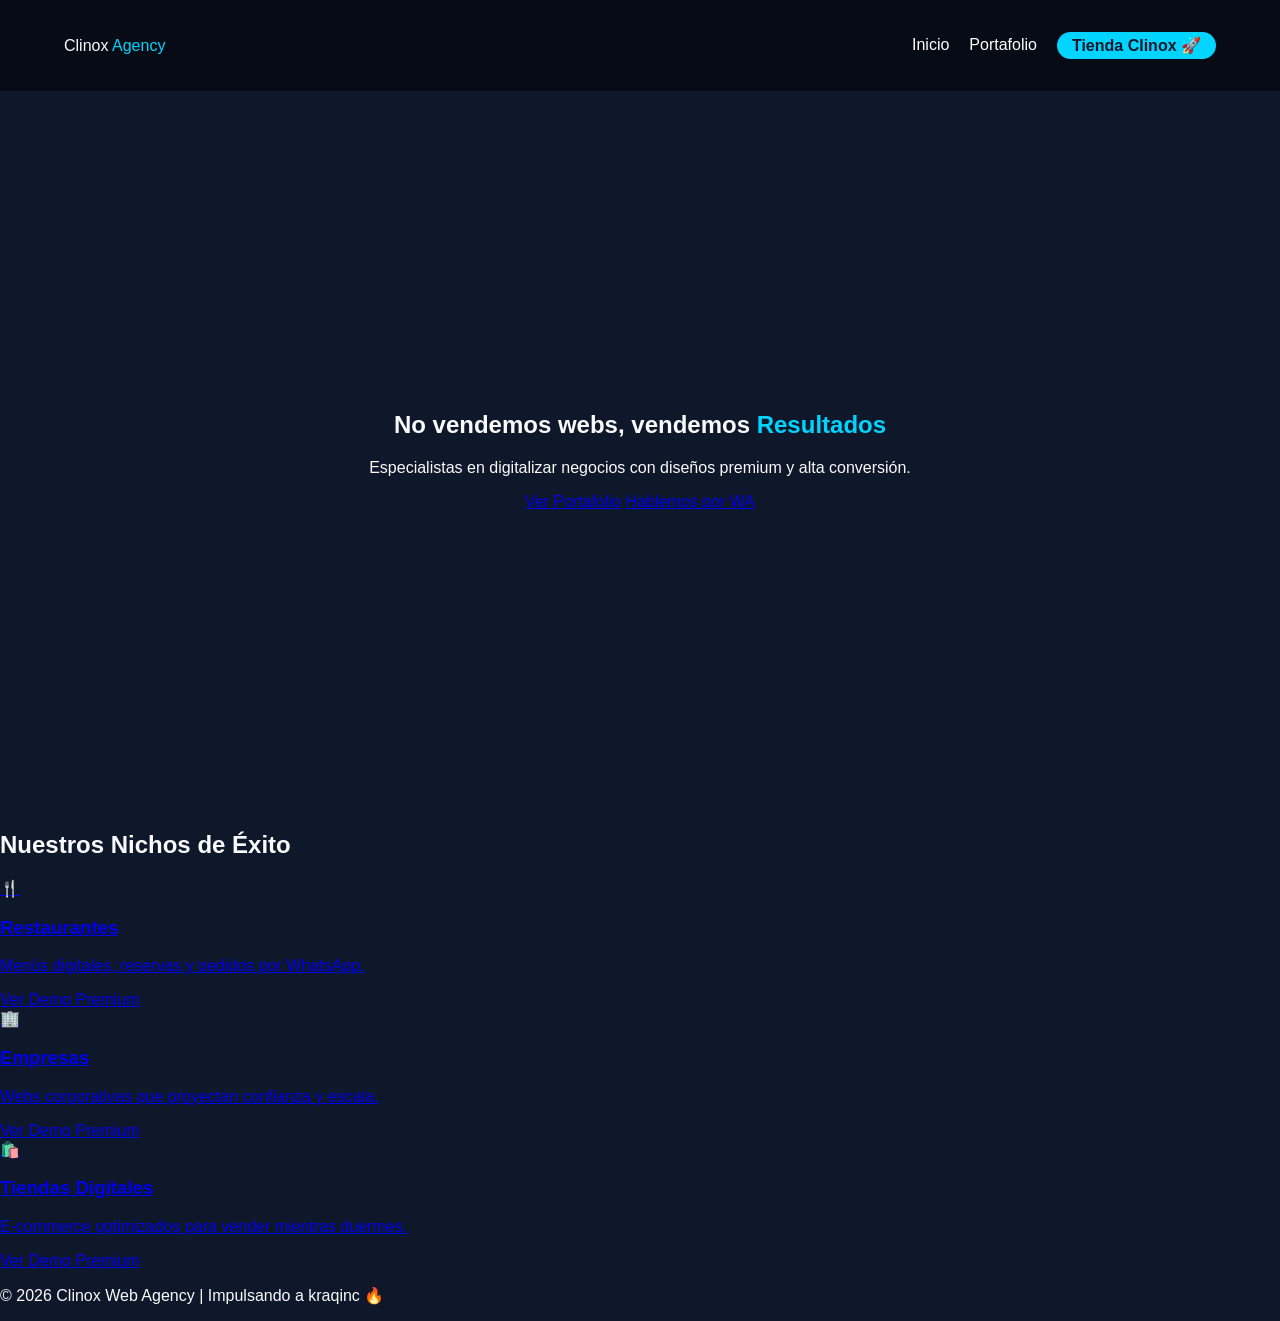
==== index.html @ e78fb665 "Upgrade to PRO design: index.html" ====
<!DOCTYPE html>
<html lang="es">
<head>
    <meta charset="UTF-8">
    <meta name="viewport" content="width=device-width, initial-scale=1.0">
    <title>Clinox Web Agency | El Futuro de tu Negocio</title>
    <link rel="stylesheet" href="index.css">
    <link rel="stylesheet" href="https://cdnjs.cloudflare.com/ajax/libs/font-awesome/6.0.0/css/all.min.css">
</head>
<body>
    <header>
        <nav>
            <div class="logo">Clinox <span>Agency</span></div>
            <ul class="nav-links">
                <li><a href="index.html">Inicio</a></li>
                <li><a href="#portfolio">Portafolio</a></li>
                <li><a href="https://clinox.netlify.app" class="btn-clinox" target="_blank">Tienda Clinox 🚀</a></li>
            </ul>
        </nav>
    </header>

    <section class="hero">
        <div class="hero-content">
            <h1>No vendemos webs, vendemos <span>Resultados</span></h1>
            <p>Especialistas en digitalizar negocios con diseños premium y alta conversión.</p>
            <div class="hero-btns">
                <a href="#portfolio" class="btn-primary">Ver Portafolio</a>
                <a href="https://wa.me/573011960457" class="btn-secondary">Hablemos por WA</a>
            </div>
        </div>
    </section>

    <section id="portfolio" class="portfolio">
        <h2>Nuestros Nichos de Éxito</h2>
        <div class="portfolio-grid">
            <a href="restaurante.html" class="portfolio-item">
                <div class="icon">🍴</div>
                <h3>Restaurantes</h3>
                <p>Menús digitales, reservas y pedidos por WhatsApp.</p>
                <span class="view-demo">Ver Demo Premium</span>
            </a>
            <a href="empresa.html" class="portfolio-item">
                <div class="icon">🏢</div>
                <h3>Empresas</h3>
                <p>Webs corporativas que proyectan confianza y escala.</p>
                <span class="view-demo">Ver Demo Premium</span>
            </a>
            <a href="tienda.html" class="portfolio-item">
                <div class="icon">🛍️</div>
                <h3>Tiendas Digitales</h3>
                <p>E-commerce optimizados para vender mientras duermes.</p>
                <span class="view-demo">Ver Demo Premium</span>
            </a>
        </div>
    </section>

    <footer>
        <p>&copy; 2026 Clinox Web Agency | Impulsando a kraqinc 🔥</p>
    </footer>
    <script src="index.js"></script>
</body>
</html>
---- index.css ----
:root { --primary: #00d4ff; --dark: #0f172a; --light: #f8fafc; }
body { background: var(--dark); color: var(--light); font-family: sans-serif; margin: 0; }
header { padding: 20px 5%; display: flex; justify-content: center; background: rgba(0,0,0,0.5); }
nav { width: 100%; display: flex; justify-content: space-between; align-items: center; }
.logo span { color: var(--primary); }
.nav-links { display: flex; list-style: none; gap: 20px; }
.nav-links a { color: white; text-decoration: none; }
.btn-clinox { background: var(--primary); color: var(--dark) !important; padding: 5px 15px; border-radius: 20px; font-weight: bold; }
.hero { height: 80vh; display: flex; flex-direction: column; align-items: center; justify-content: center; text-align: center; }
.hero h1 span { color: var(--primary); }
.hero-links { display: flex; gap: 20px; margin-top: 40px; }
.card { background: #1e293b; padding: 30px; border-radius: 15px; text-decoration: none; color: white; transition: 0.3s; border: 1px solid transparent; }
.card:hover { border-color: var(--primary); transform: translateY(-5px); }
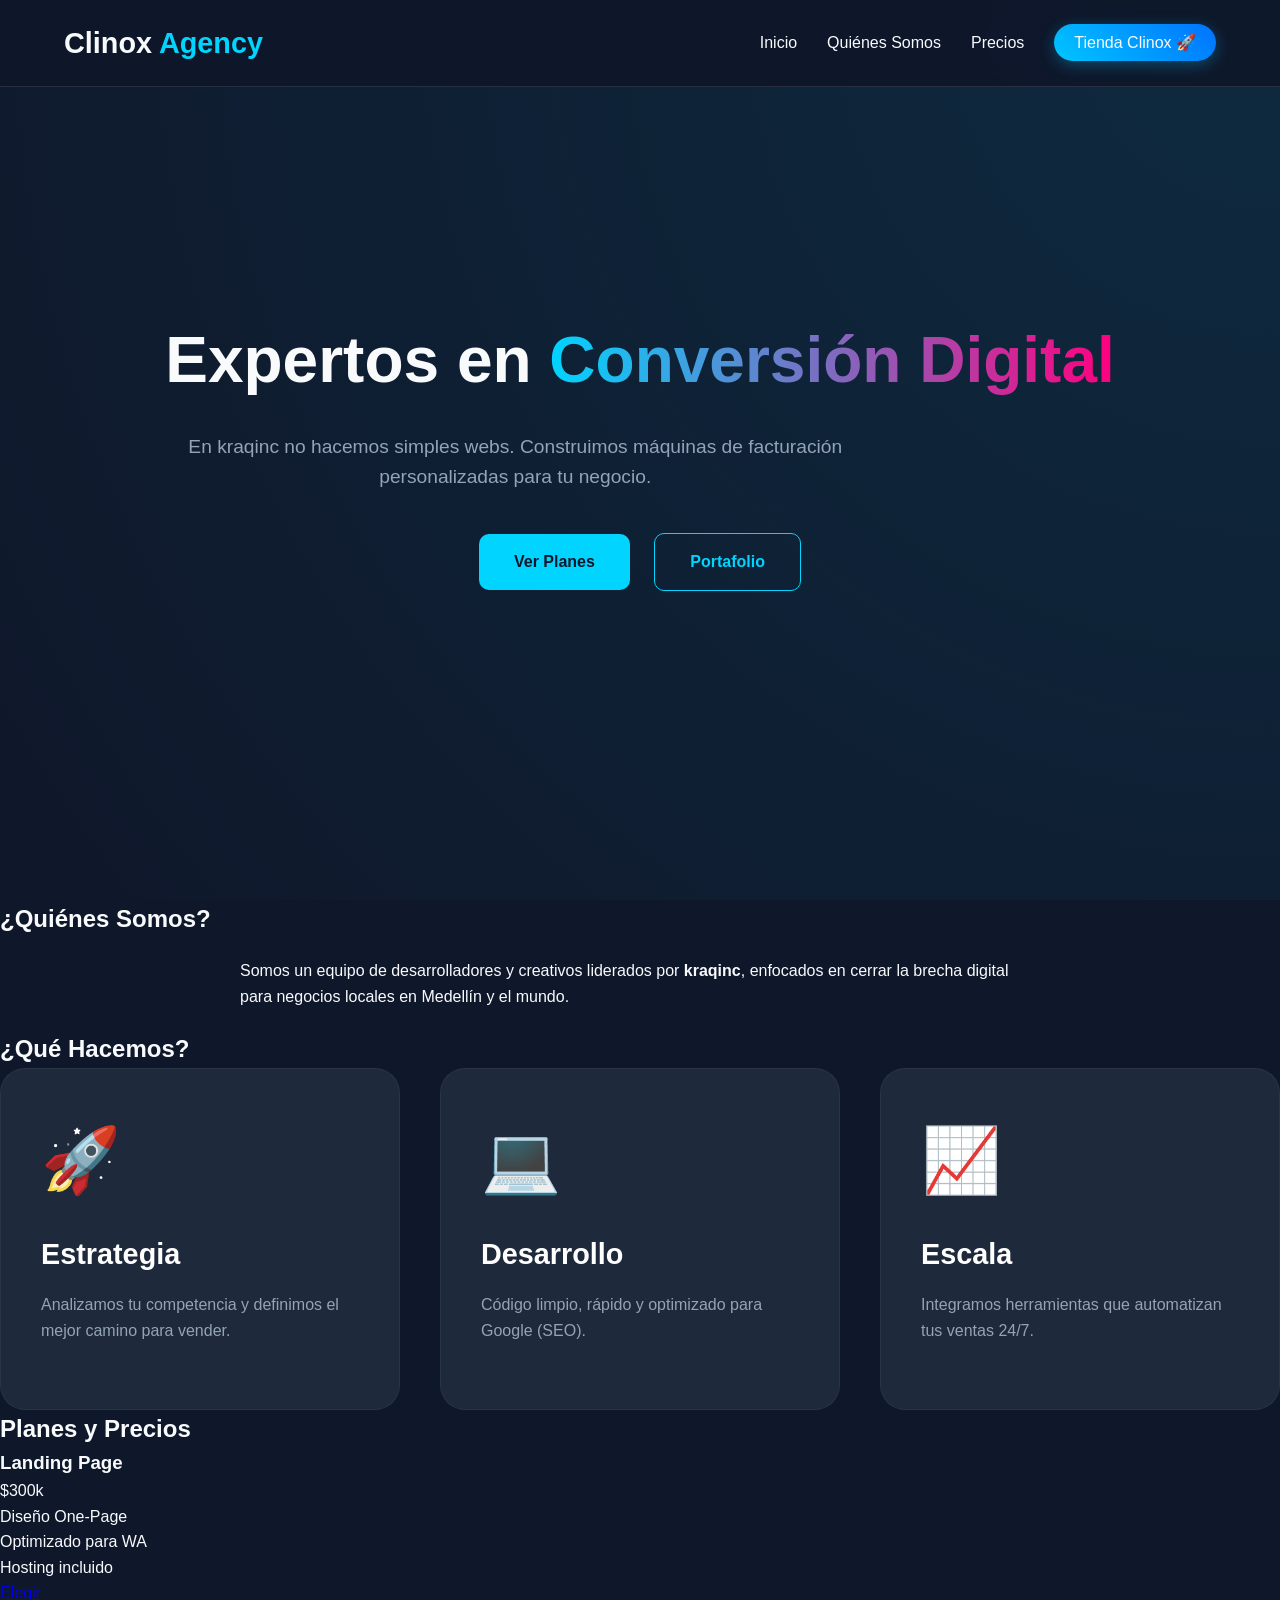
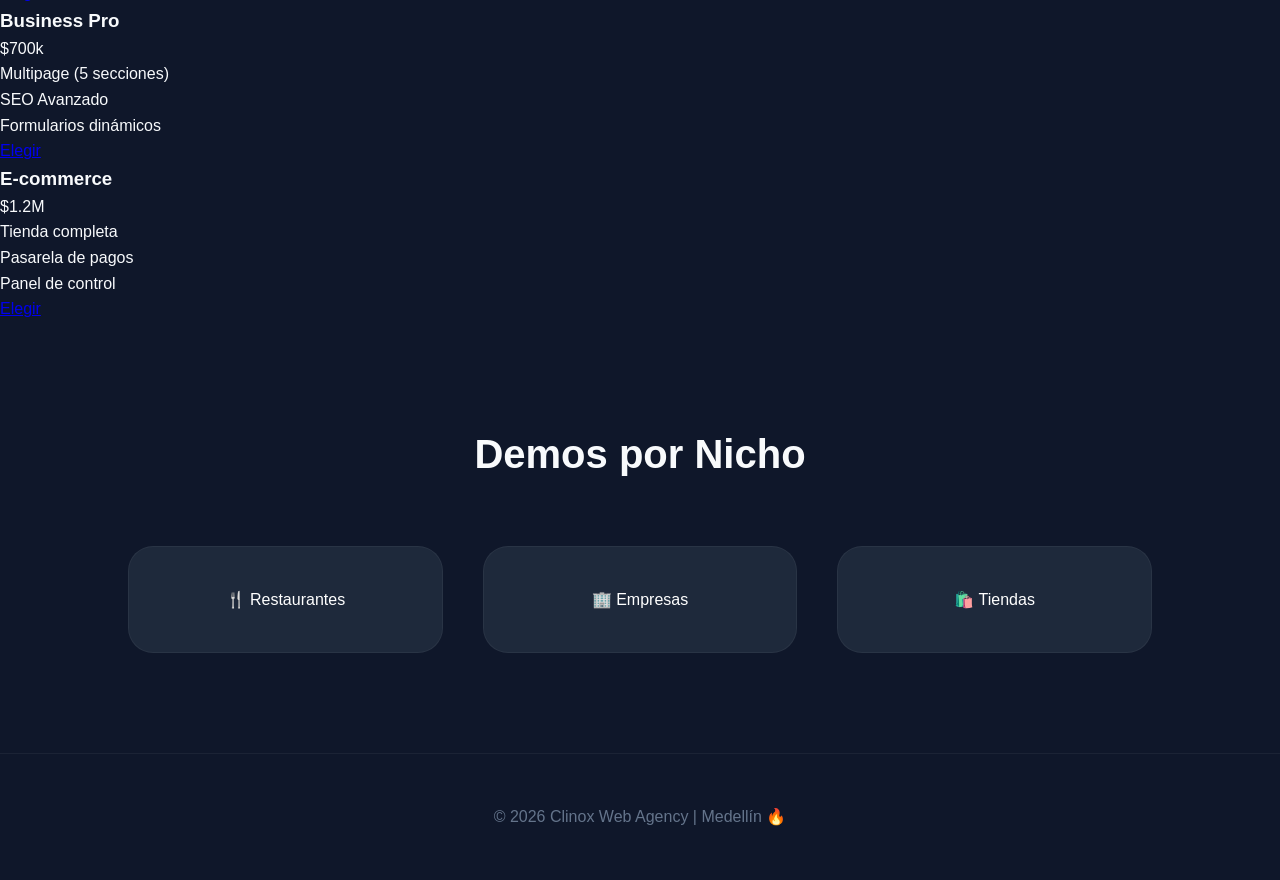
==== commit 6105dc9d: "Fix mobile UI and add sections to index.html" ====
--- a/index.html
+++ b/index.html
@@ -3,7 +3,7 @@
 <head>
     <meta charset="UTF-8">
     <meta name="viewport" content="width=device-width, initial-scale=1.0">
-    <title>Clinox Web Agency | El Futuro de tu Negocio</title>
+    <title>Clinox Web Agency | kraqinc</title>
     <link rel="stylesheet" href="index.css">
     <link rel="stylesheet" href="https://cdnjs.cloudflare.com/ajax/libs/font-awesome/6.0.0/css/all.min.css">
 </head>
@@ -12,51 +12,98 @@
         <nav>
             <div class="logo">Clinox <span>Agency</span></div>
             <ul class="nav-links">
-                <li><a href="index.html">Inicio</a></li>
-                <li><a href="#portfolio">Portafolio</a></li>
+                <li><a href="#inicio">Inicio</a></li>
+                <li><a href="#quienes-somos">Quiénes Somos</a></li>
+                <li><a href="#precios">Precios</a></li>
                 <li><a href="https://clinox.netlify.app" class="btn-clinox" target="_blank">Tienda Clinox 🚀</a></li>
             </ul>
         </nav>
     </header>
 
-    <section class="hero">
+    <section id="inicio" class="hero">
         <div class="hero-content">
-            <h1>No vendemos webs, vendemos <span>Resultados</span></h1>
-            <p>Especialistas en digitalizar negocios con diseños premium y alta conversión.</p>
+            <h1>Expertos en <span>Conversión Digital</span></h1>
+            <p>En kraqinc no hacemos simples webs. Construimos máquinas de facturación personalizadas para tu negocio.</p>
             <div class="hero-btns">
-                <a href="#portfolio" class="btn-primary">Ver Portafolio</a>
-                <a href="https://wa.me/573011960457" class="btn-secondary">Hablemos por WA</a>
+                <a href="#precios" class="btn-primary">Ver Planes</a>
+                <a href="#portfolio" class="btn-secondary">Portafolio</a>
+            </div>
+        </div>
+    </section>
+
+    <section id="quienes-somos" class="about">
+        <h2>¿Quiénes Somos?</h2>
+        <p style="max-width: 800px; margin: 20px auto;">Somos un equipo de desarrolladores y creativos liderados por <b>kraqinc</b>, enfocados en cerrar la brecha digital para negocios locales en Medellín y el mundo.</p>
+    </section>
+
+    <section class="what-we-do">
+        <h2>¿Qué Hacemos?</h2>
+        <div class="portfolio-grid">
+            <div class="portfolio-item">
+                <div class="icon">🚀</div>
+                <h3>Estrategia</h3>
+                <p>Analizamos tu competencia y definimos el mejor camino para vender.</p>
+            </div>
+            <div class="portfolio-item">
+                <div class="icon">💻</div>
+                <h3>Desarrollo</h3>
+                <p>Código limpio, rápido y optimizado para Google (SEO).</p>
+            </div>
+            <div class="portfolio-item">
+                <div class="icon">📈</div>
+                <h3>Escala</h3>
+                <p>Integramos herramientas que automatizan tus ventas 24/7.</p>
+            </div>
+        </div>
+    </section>
+
+    <section id="precios" class="prices">
+        <h2>Planes y Precios</h2>
+        <div class="prices-grid">
+            <div class="price-card">
+                <h3>Landing Page</h3>
+                <div class="cost">$300k</div>
+                <ul>
+                    <li>Diseño One-Page</li>
+                    <li>Optimizado para WA</li>
+                    <li>Hosting incluido</li>
+                </ul>
+                <a href="https://wa.me/573011960457" class="btn-secondary">Elegir</a>
+            </div>
+            <div class="price-card featured">
+                <h3>Business Pro</h3>
+                <div class="cost">$700k</div>
+                <ul>
+                    <li>Multipage (5 secciones)</li>
+                    <li>SEO Avanzado</li>
+                    <li>Formularios dinámicos</li>
+                </ul>
+                <a href="https://wa.me/573011960457" class="btn-primary">Elegir</a>
+            </div>
+            <div class="price-card">
+                <h3>E-commerce</h3>
+                <div class="cost">$1.2M</div>
+                <ul>
+                    <li>Tienda completa</li>
+                    <li>Pasarela de pagos</li>
+                    <li>Panel de control</li>
+                </ul>
+                <a href="https://wa.me/573011960457" class="btn-secondary">Elegir</a>
             </div>
         </div>
     </section>
 
     <section id="portfolio" class="portfolio">
-        <h2>Nuestros Nichos de Éxito</h2>
+        <h2>Demos por Nicho</h2>
         <div class="portfolio-grid">
-            <a href="restaurante.html" class="portfolio-item">
-                <div class="icon">🍴</div>
-                <h3>Restaurantes</h3>
-                <p>Menús digitales, reservas y pedidos por WhatsApp.</p>
-                <span class="view-demo">Ver Demo Premium</span>
-            </a>
-            <a href="empresa.html" class="portfolio-item">
-                <div class="icon">🏢</div>
-                <h3>Empresas</h3>
-                <p>Webs corporativas que proyectan confianza y escala.</p>
-                <span class="view-demo">Ver Demo Premium</span>
-            </a>
-            <a href="tienda.html" class="portfolio-item">
-                <div class="icon">🛍️</div>
-                <h3>Tiendas Digitales</h3>
-                <p>E-commerce optimizados para vender mientras duermes.</p>
-                <span class="view-demo">Ver Demo Premium</span>
-            </a>
+            <a href="restaurante.html" class="portfolio-item">🍴 Restaurantes</a>
+            <a href="empresa.html" class="portfolio-item">🏢 Empresas</a>
+            <a href="tienda.html" class="portfolio-item">🛍️ Tiendas</a>
         </div>
     </section>
 
     <footer>
-        <p>&copy; 2026 Clinox Web Agency | Impulsando a kraqinc 🔥</p>
+        <p>&copy; 2026 Clinox Web Agency | Medellín 🔥</p>
     </footer>
-    <script src="index.js"></script>
 </body>
 </html>
--- a/index.css
+++ b/index.css
@@ -1,14 +1,42 @@
 
-:root { --primary: #00d4ff; --dark: #0f172a; --light: #f8fafc; }
-body { background: var(--dark); color: var(--light); font-family: sans-serif; margin: 0; }
-header { padding: 20px 5%; display: flex; justify-content: center; background: rgba(0,0,0,0.5); }
-nav { width: 100%; display: flex; justify-content: space-between; align-items: center; }
+:root {
+    --primary: #00d4ff;
+    --accent: #ff007f;
+    --dark: #0f172a;
+    --card: #1e293b;
+    --light: #f8fafc;
+}
+
+* { margin: 0; padding: 0; box-sizing: border-box; font-family: 'Inter', sans-serif; }
+body { background: var(--dark); color: var(--light); line-height: 1.6; }
+
+header { padding: 20px 5%; position: fixed; width: 100%; top: 0; background: rgba(15, 23, 42, 0.9); backdrop-filter: blur(10px); z-index: 1000; border-bottom: 1px solid rgba(255,255,255,0.1); }
+nav { display: flex; justify-content: space-between; align-items: center; max-width: 1200px; margin: auto; }
+.logo { font-size: 1.8rem; font-weight: 800; }
 .logo span { color: var(--primary); }
-.nav-links { display: flex; list-style: none; gap: 20px; }
-.nav-links a { color: white; text-decoration: none; }
-.btn-clinox { background: var(--primary); color: var(--dark) !important; padding: 5px 15px; border-radius: 20px; font-weight: bold; }
-.hero { height: 80vh; display: flex; flex-direction: column; align-items: center; justify-content: center; text-align: center; }
-.hero h1 span { color: var(--primary); }
-.hero-links { display: flex; gap: 20px; margin-top: 40px; }
-.card { background: #1e293b; padding: 30px; border-radius: 15px; text-decoration: none; color: white; transition: 0.3s; border: 1px solid transparent; }
-.card:hover { border-color: var(--primary); transform: translateY(-5px); }
+.nav-links { display: flex; list-style: none; gap: 30px; align-items: center; }
+.nav-links a { color: var(--light); text-decoration: none; font-weight: 500; transition: 0.3s; }
+.nav-links a:hover { color: var(--primary); }
+
+.btn-clinox { background: linear-gradient(45deg, #00c6ff, #0072ff); padding: 10px 20px; border-radius: 50px; font-weight: bold; box-shadow: 0 4px 15px rgba(0, 198, 255, 0.3); }
+
+.hero { height: 100vh; display: flex; align-items: center; justify-content: center; text-align: center; padding: 0 5%; background: radial-gradient(circle at top right, rgba(0, 212, 255, 0.1), transparent); }
+.hero h1 { font-size: 4rem; font-weight: 900; margin-bottom: 20px; }
+.hero h1 span { background: linear-gradient(to right, var(--primary), var(--accent)); -webkit-background-clip: text; -webkit-text-fill-color: transparent; }
+.hero p { font-size: 1.2rem; color: #94a3b8; max-width: 700px; margin-bottom: 40px; }
+
+.hero-btns .btn-primary { background: var(--primary); color: var(--dark); padding: 15px 35px; text-decoration: none; border-radius: 10px; font-weight: bold; margin-right: 20px; transition: 0.3s; display: inline-block; }
+.hero-btns .btn-secondary { border: 1px solid var(--primary); color: var(--primary); padding: 15px 35px; text-decoration: none; border-radius: 10px; font-weight: bold; transition: 0.3s; display: inline-block; }
+
+.portfolio { padding: 100px 10%; text-align: center; }
+.portfolio h2 { font-size: 2.5rem; margin-bottom: 60px; }
+.portfolio-grid { display: grid; grid-template-columns: repeat(auto-fit, minmax(300px, 1fr)); gap: 40px; }
+
+.portfolio-item { background: var(--card); padding: 40px; border-radius: 25px; text-decoration: none; color: white; border: 1px solid rgba(255,255,255,0.05); transition: 0.4s ease; display: block; }
+.portfolio-item:hover { transform: translateY(-15px); border-color: var(--primary); background: rgba(30, 41, 59, 0.8); }
+.portfolio-item .icon { font-size: 4rem; margin-bottom: 20px; }
+.portfolio-item h3 { font-size: 1.8rem; margin-bottom: 15px; }
+.portfolio-item p { color: #94a3b8; margin-bottom: 25px; }
+.view-demo { color: var(--primary); font-weight: bold; font-size: 0.9rem; text-transform: uppercase; letter-spacing: 1px; }
+
+footer { padding: 50px; text-align: center; border-top: 1px solid rgba(255,255,255,0.05); color: #64748b; }
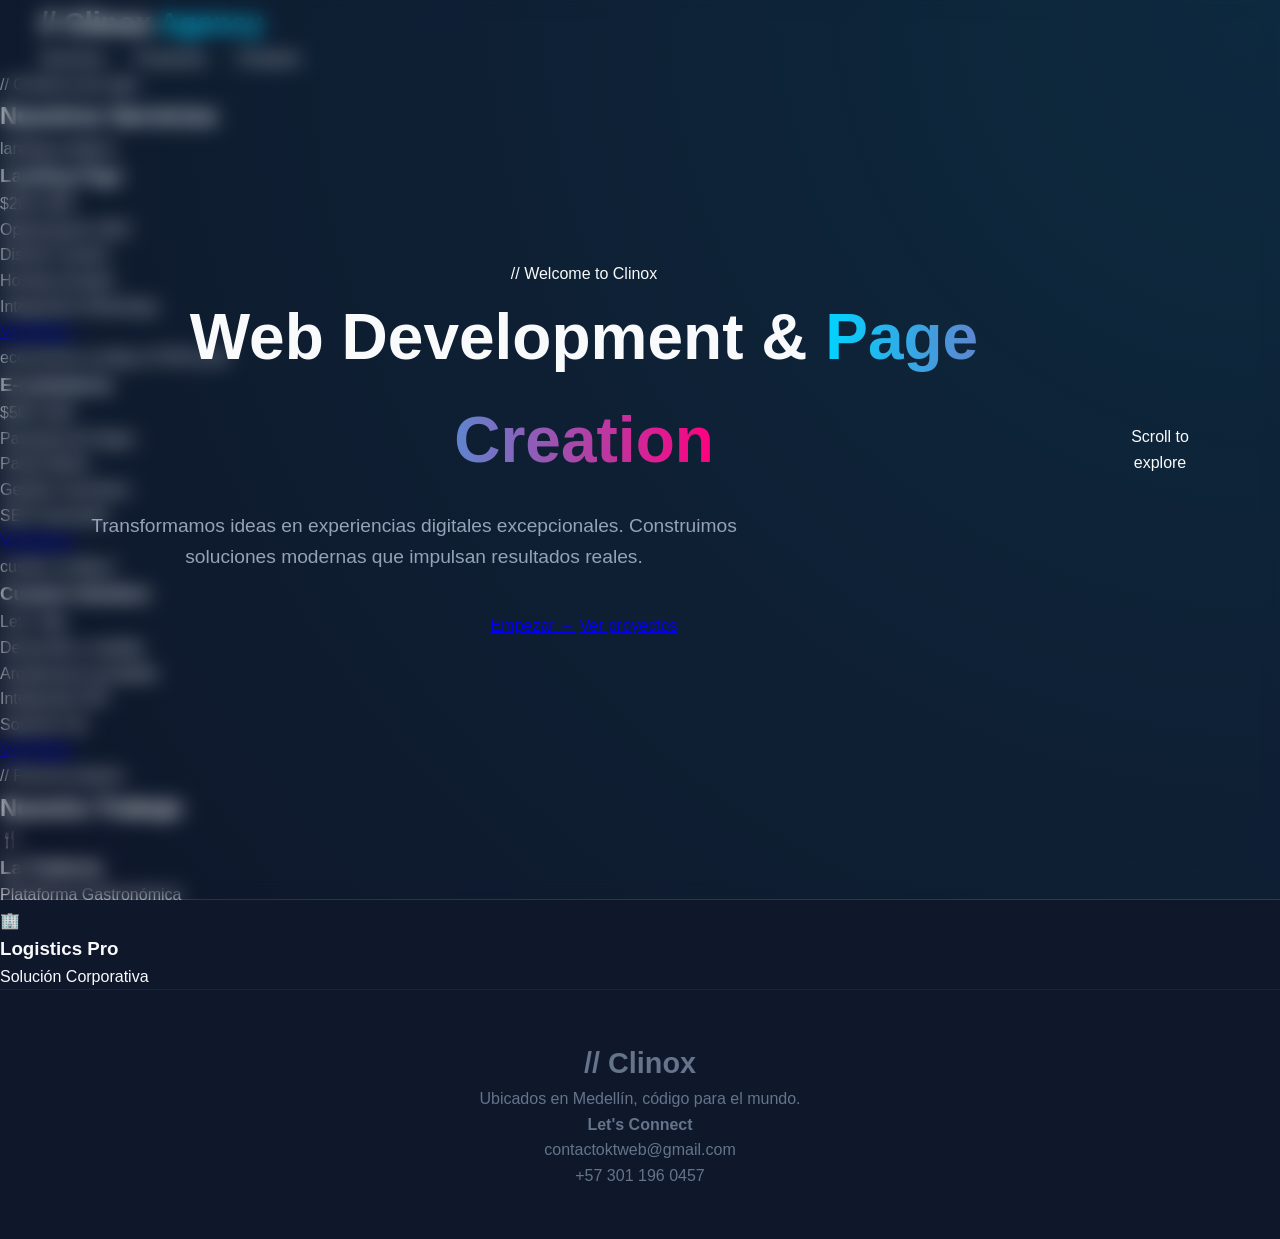
==== commit adbc3ba0: "Full Re-branding: High-End Tech Style (Inspired by KYTCode) for index.html" ====
--- a/index.html
+++ b/index.html
@@ -3,107 +3,115 @@
 <head>
     <meta charset="UTF-8">
     <meta name="viewport" content="width=device-width, initial-scale=1.0">
-    <title>Clinox Web Agency | kraqinc</title>
+    <title>Clinox Web Agency | Digital Solutions</title>
     <link rel="stylesheet" href="index.css">
-    <link rel="stylesheet" href="https://cdnjs.cloudflare.com/ajax/libs/font-awesome/6.0.0/css/all.min.css">
+    <link href="https://fonts.googleapis.com/css2?family=Plus+Jakarta+Sans:wght@300;400;600;800&display=swap" rel="stylesheet">
 </head>
 <body>
-    <header>
-        <nav>
-            <div class="logo">Clinox <span>Agency</span></div>
-            <ul class="nav-links">
-                <li><a href="#inicio">Inicio</a></li>
-                <li><a href="#quienes-somos">Quiénes Somos</a></li>
-                <li><a href="#precios">Precios</a></li>
-                <li><a href="https://clinox.netlify.app" class="btn-clinox" target="_blank">Tienda Clinox 🚀</a></li>
-            </ul>
-        </nav>
+    <nav>
+        <div class="nav-container">
+            <div class="logo">// Clinox <span>Agency</span></div>
+            <div class="nav-links">
+                <a href="#services">Servicios</a>
+                <a href="#work">Proyectos</a>
+                <a href="https://wa.me/573011960457" class="btn-nav">Contacto</a>
+            </div>
+        </div>
+    </nav>
+
+    <header class="hero">
+        <div class="hero-content">
+            <div class="badge">// Welcome to Clinox</div>
+            <h1>Web Development & <span>Page Creation</span></h1>
+            <p>Transformamos ideas en experiencias digitales excepcionales. Construimos soluciones modernas que impulsan resultados reales.</p>
+            <div class="hero-actions">
+                <a href="#services" class="btn-main">Empezar →</a>
+                <a href="#work" class="btn-sub">Ver proyectos</a>
+            </div>
+        </div>
+        <div class="scroll-indicator">Scroll to explore</div>
     </header>
 
-    <section id="inicio" class="hero">
-        <div class="hero-content">
-            <h1>Expertos en <span>Conversión Digital</span></h1>
-            <p>En kraqinc no hacemos simples webs. Construimos máquinas de facturación personalizadas para tu negocio.</p>
-            <div class="hero-btns">
-                <a href="#precios" class="btn-primary">Ver Planes</a>
-                <a href="#portfolio" class="btn-secondary">Portafolio</a>
+    <section id="services" class="section">
+        <div class="section-header">
+            <span class="sub">// Choose your plan</span>
+            <h2>Nuestros Servicios</h2>
+        </div>
+        <div class="services-grid">
+            <div class="service-card">
+                <div class="card-tag">landing.config.ts</div>
+                <h3>Landing Page</h3>
+                <div class="price">$200 USD</div>
+                <ul>
+                    <li>Optimización SEO</li>
+                    <li>Diseño Custom</li>
+                    <li>Hosting Incluido</li>
+                    <li>Integración WhatsApp</li>
+                </ul>
+                <a href="restaurante.html" class="btn-card">Ver Demo</a>
+            </div>
+            <div class="service-card popular">
+                <div class="card-tag">ecommerce.config.ts <span>POPULAR</span></div>
+                <h3>E-commerce</h3>
+                <div class="price">$500 USD</div>
+                <ul>
+                    <li>Pasarela de Pagos</li>
+                    <li>Panel Admin</li>
+                    <li>Gestión Inventario</li>
+                    <li>SEO Avanzado</li>
+                </ul>
+                <a href="tienda.html" class="btn-card">Ver Demo</a>
+            </div>
+            <div class="service-card">
+                <div class="card-tag">custom.config.ts</div>
+                <h3>Custom Solution</h3>
+                <div class="price">Let's Talk</div>
+                <ul>
+                    <li>Desarrollo a medida</li>
+                    <li>Arquitectura escalable</li>
+                    <li>Integración API</li>
+                    <li>Soporte Full</li>
+                </ul>
+                <a href="empresa.html" class="btn-card">Ver Demo</a>
             </div>
         </div>
     </section>
 
-    <section id="quienes-somos" class="about">
-        <h2>¿Quiénes Somos?</h2>
-        <p style="max-width: 800px; margin: 20px auto;">Somos un equipo de desarrolladores y creativos liderados por <b>kraqinc</b>, enfocados en cerrar la brecha digital para negocios locales en Medellín y el mundo.</p>
-    </section>
-
-    <section class="what-we-do">
-        <h2>¿Qué Hacemos?</h2>
-        <div class="portfolio-grid">
-            <div class="portfolio-item">
-                <div class="icon">🚀</div>
-                <h3>Estrategia</h3>
-                <p>Analizamos tu competencia y definimos el mejor camino para vender.</p>
+    <section id="work" class="section work-section">
+        <div class="section-header">
+            <span class="sub">// Recent projects</span>
+            <h2>Nuestro Trabajo</h2>
+        </div>
+        <div class="work-grid">
+            <div class="work-item">
+                <div class="work-img">🍴</div>
+                <div class="work-info">
+                    <h3>La Trattoria</h3>
+                    <p>Plataforma Gastronómica</p>
+                </div>
             </div>
-            <div class="portfolio-item">
-                <div class="icon">💻</div>
-                <h3>Desarrollo</h3>
-                <p>Código limpio, rápido y optimizado para Google (SEO).</p>
-            </div>
-            <div class="portfolio-item">
-                <div class="icon">📈</div>
-                <h3>Escala</h3>
-                <p>Integramos herramientas que automatizan tus ventas 24/7.</p>
+            <div class="work-item">
+                <div class="work-img">🏢</div>
+                <div class="work-info">
+                    <h3>Logistics Pro</h3>
+                    <p>Solución Corporativa</p>
+                </div>
             </div>
         </div>
     </section>
 
-    <section id="precios" class="prices">
-        <h2>Planes y Precios</h2>
-        <div class="prices-grid">
-            <div class="price-card">
-                <h3>Landing Page</h3>
-                <div class="cost">$300k</div>
-                <ul>
-                    <li>Diseño One-Page</li>
-                    <li>Optimizado para WA</li>
-                    <li>Hosting incluido</li>
-                </ul>
-                <a href="https://wa.me/573011960457" class="btn-secondary">Elegir</a>
+    <footer>
+        <div class="footer-content">
+            <div class="footer-col">
+                <div class="logo">// Clinox</div>
+                <p>Ubicados en Medellín, código para el mundo.</p>
             </div>
-            <div class="price-card featured">
-                <h3>Business Pro</h3>
-                <div class="cost">$700k</div>
-                <ul>
-                    <li>Multipage (5 secciones)</li>
-                    <li>SEO Avanzado</li>
-                    <li>Formularios dinámicos</li>
-                </ul>
-                <a href="https://wa.me/573011960457" class="btn-primary">Elegir</a>
-            </div>
-            <div class="price-card">
-                <h3>E-commerce</h3>
-                <div class="cost">$1.2M</div>
-                <ul>
-                    <li>Tienda completa</li>
-                    <li>Pasarela de pagos</li>
-                    <li>Panel de control</li>
-                </ul>
-                <a href="https://wa.me/573011960457" class="btn-secondary">Elegir</a>
+            <div class="footer-col">
+                <h4>Let's Connect</h4>
+                <p>contactoktweb@gmail.com</p>
+                <p>+57 301 196 0457</p>
             </div>
         </div>
-    </section>
-
-    <section id="portfolio" class="portfolio">
-        <h2>Demos por Nicho</h2>
-        <div class="portfolio-grid">
-            <a href="restaurante.html" class="portfolio-item">🍴 Restaurantes</a>
-            <a href="empresa.html" class="portfolio-item">🏢 Empresas</a>
-            <a href="tienda.html" class="portfolio-item">🛍️ Tiendas</a>
-        </div>
-    </section>
-
-    <footer>
-        <p>&copy; 2026 Clinox Web Agency | Medellín 🔥</p>
     </footer>
 </body>
 </html>
--- a/index.css
+++ b/index.css
@@ -40,3 +40,63 @@
 .view-demo { color: var(--primary); font-weight: bold; font-size: 0.9rem; text-transform: uppercase; letter-spacing: 1px; }
 
 footer { padding: 50px; text-align: center; border-top: 1px solid rgba(255,255,255,0.05); color: #64748b; }
+
+
+/* --- MOBILE & GENERAL OPTIMIZATION --- */
+@media (max-width: 768px) {
+    h1 { font-size: 2.5rem !important; line-height: 1.1 !important; }
+    h2 { font-size: 2rem !important; }
+    p { font-size: 1rem !important; }
+    
+    .nav-links { display: none; } /* Simplificación para móvil */
+    .hero { padding: 80px 20px !important; height: auto !important; min-height: 80vh; }
+    .hero-btns { display: flex; flex-direction: column; gap: 15px; }
+    .hero-btns a { margin: 0 !important; width: 100%; text-align: center; }
+    
+    .portfolio-grid, .service-grid, .prices-grid { 
+        grid-template-columns: 1fr !important; 
+        gap: 20px !important;
+        padding: 0 10px;
+    }
+    
+    .container, .content, .shop-ui { 
+        width: 95% !important; 
+        margin: auto; 
+        padding: 20px !important;
+    }
+    
+    .features { flex-direction: column; gap: 10px !important; }
+}
+
+/* --- SECCIONES NUEVAS --- */
+.about, .what-we-do, .prices {
+    padding: 80px 10%;
+    text-align: center;
+}
+
+.about { background: rgba(255,255,255,0.02); }
+
+.prices-grid {
+    display: grid;
+    grid-template-columns: repeat(auto-fit, minmax(250px, 1fr));
+    gap: 30px;
+    margin-top: 40px;
+}
+
+.price-card {
+    background: var(--card, #1e293b);
+    padding: 40px;
+    border-radius: 20px;
+    border: 1px solid rgba(255,255,255,0.1);
+    transition: 0.3s;
+}
+
+.price-card.featured {
+    border-color: var(--primary);
+    transform: scale(1.05);
+}
+
+.price-card h3 { font-size: 1.5rem; margin-bottom: 10px; }
+.price-card .cost { font-size: 2.5rem; font-weight: 800; color: var(--primary); margin: 20px 0; }
+.price-card ul { list-style: none; padding: 0; margin-bottom: 30px; color: #94a3b8; }
+.price-card li { margin-bottom: 10px; }
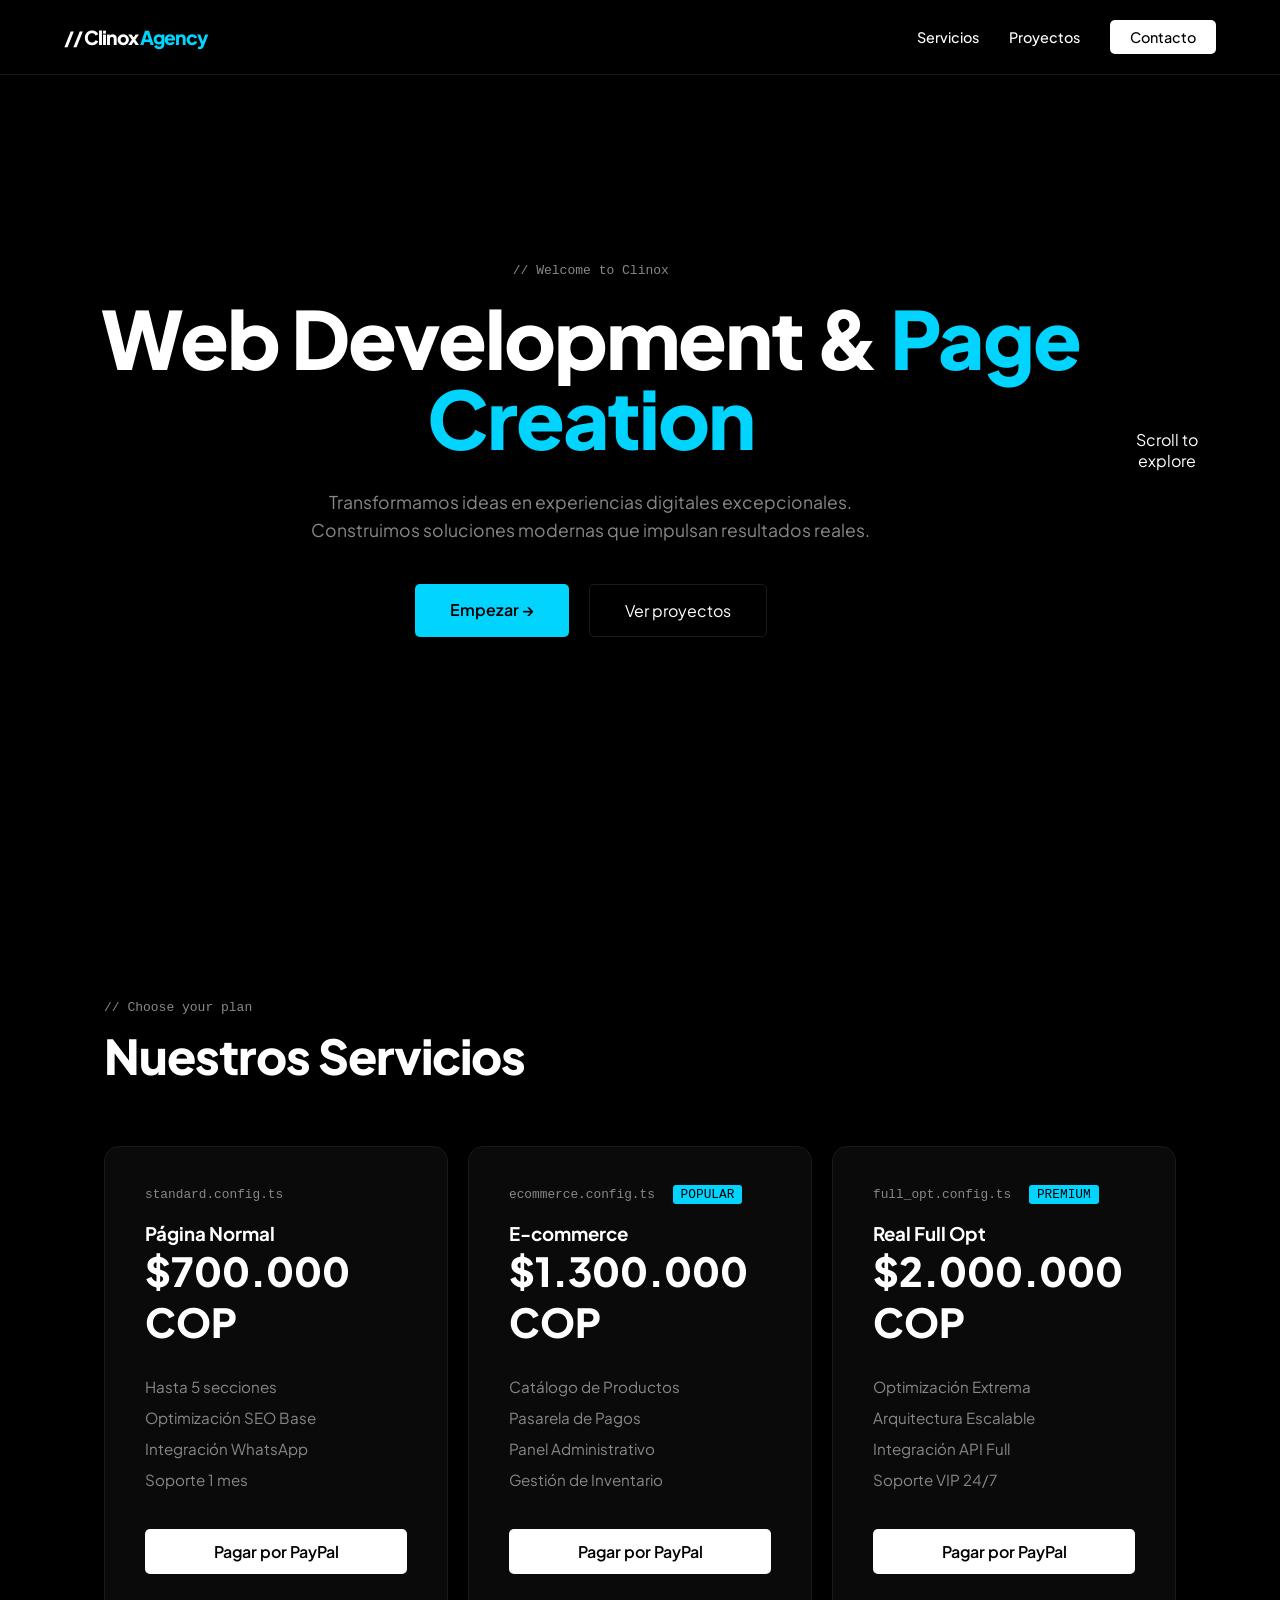
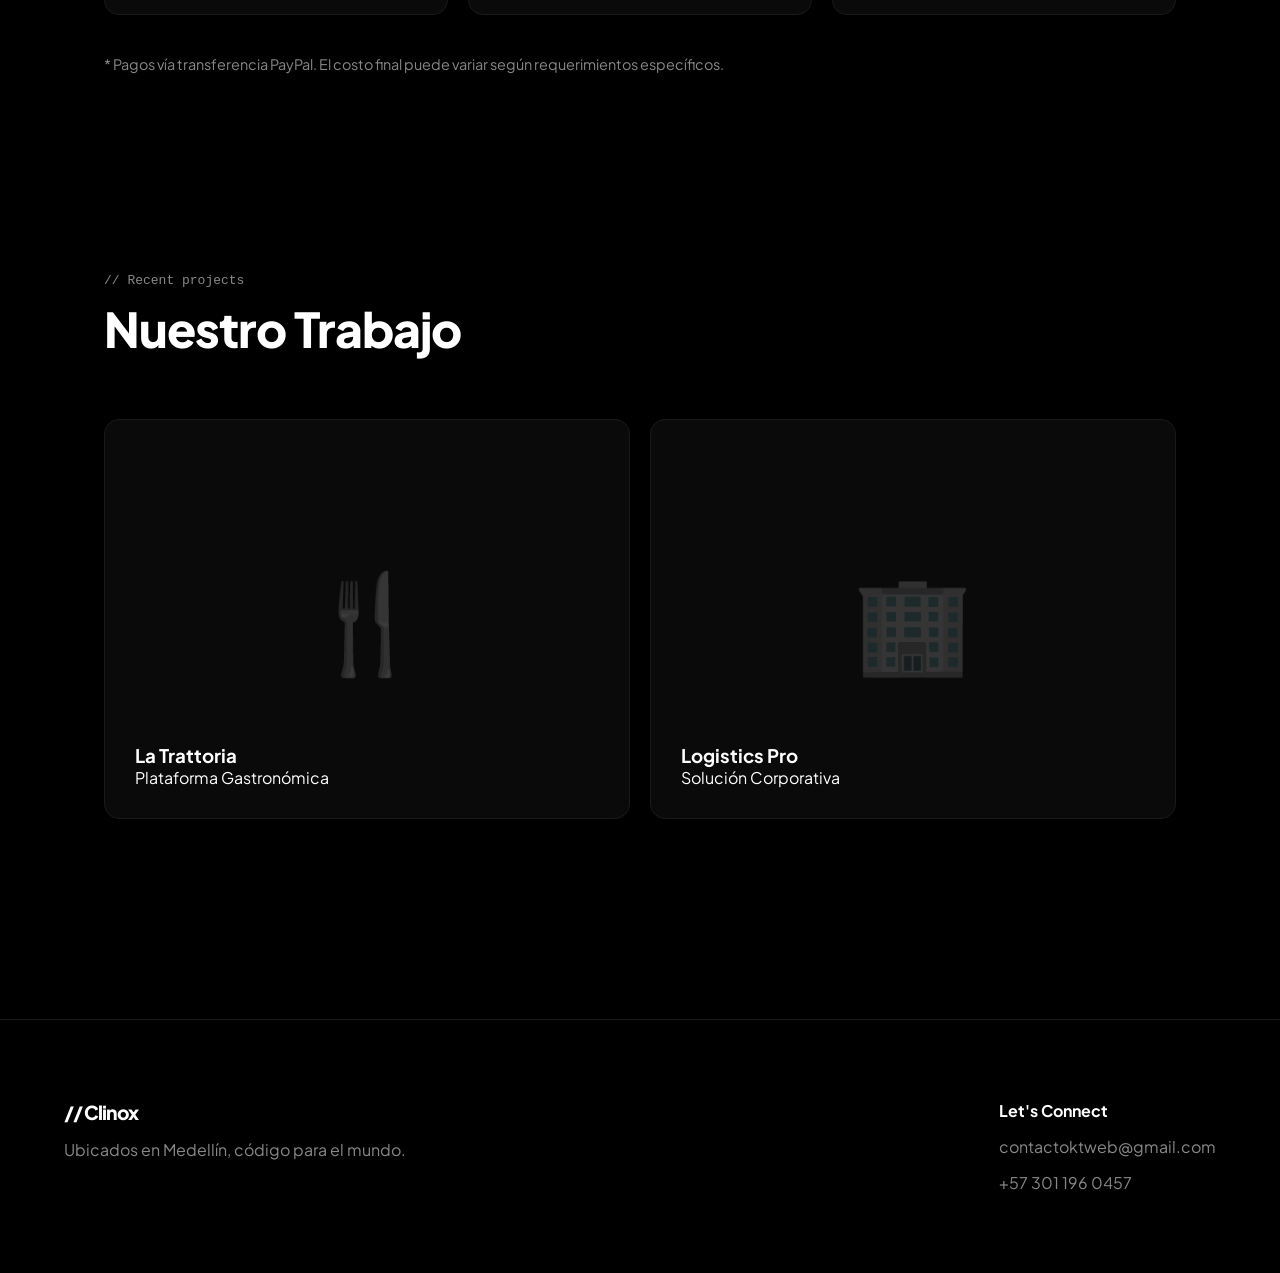
==== commit d310a470: "Update prices and add PayPal payment links" ====
--- a/index.html
+++ b/index.html
@@ -39,42 +39,43 @@
         </div>
         <div class="services-grid">
             <div class="service-card">
-                <div class="card-tag">landing.config.ts</div>
-                <h3>Landing Page</h3>
-                <div class="price">$200 USD</div>
+                <div class="card-tag">standard.config.ts</div>
+                <h3>Página Normal</h3>
+                <div class="price">$700.000 COP</div>
                 <ul>
-                    <li>Optimización SEO</li>
-                    <li>Diseño Custom</li>
-                    <li>Hosting Incluido</li>
+                    <li>Hasta 5 secciones</li>
+                    <li>Optimización SEO Base</li>
                     <li>Integración WhatsApp</li>
+                    <li>Soporte 1 mes</li>
                 </ul>
-                <a href="restaurante.html" class="btn-card">Ver Demo</a>
+                <a href="https://paypal.me/KraqPro/700000" class="btn-card" target="_blank">Pagar por PayPal</a>
             </div>
             <div class="service-card popular">
                 <div class="card-tag">ecommerce.config.ts <span>POPULAR</span></div>
                 <h3>E-commerce</h3>
-                <div class="price">$500 USD</div>
+                <div class="price">$1.300.000 COP</div>
                 <ul>
+                    <li>Catálogo de Productos</li>
                     <li>Pasarela de Pagos</li>
-                    <li>Panel Admin</li>
-                    <li>Gestión Inventario</li>
-                    <li>SEO Avanzado</li>
+                    <li>Panel Administrativo</li>
+                    <li>Gestión de Inventario</li>
                 </ul>
-                <a href="tienda.html" class="btn-card">Ver Demo</a>
+                <a href="https://paypal.me/KraqPro/1300000" class="btn-card" target="_blank">Pagar por PayPal</a>
             </div>
             <div class="service-card">
-                <div class="card-tag">custom.config.ts</div>
-                <h3>Custom Solution</h3>
-                <div class="price">Let's Talk</div>
+                <div class="card-tag">full_opt.config.ts <span>PREMIUM</span></div>
+                <h3>Real Full Opt</h3>
+                <div class="price">$2.000.000 COP</div>
                 <ul>
-                    <li>Desarrollo a medida</li>
-                    <li>Arquitectura escalable</li>
-                    <li>Integración API</li>
-                    <li>Soporte Full</li>
+                    <li>Optimización Extrema</li>
+                    <li>Arquitectura Escalable</li>
+                    <li>Integración API Full</li>
+                    <li>Soporte VIP 24/7</li>
                 </ul>
-                <a href="empresa.html" class="btn-card">Ver Demo</a>
+                <a href="https://paypal.me/KraqPro/2000000" class="btn-card" target="_blank">Pagar por PayPal</a>
             </div>
         </div>
+        <p style="margin-top: 40px; color: #888; font-size: 0.9rem;">* Pagos vía transferencia PayPal. El costo final puede variar según requerimientos específicos.</p>
     </section>
 
     <section id="work" class="section work-section">
--- a/index.css
+++ b/index.css
@@ -1,102 +1,89 @@
 
 :root {
+    --bg: #000000;
+    --card-bg: #0a0a0a;
     --primary: #00d4ff;
-    --accent: #ff007f;
-    --dark: #0f172a;
-    --card: #1e293b;
-    --light: #f8fafc;
+    --text: #ffffff;
+    --text-dim: #888888;
+    --border: #1a1a1a;
 }
 
-* { margin: 0; padding: 0; box-sizing: border-box; font-family: 'Inter', sans-serif; }
-body { background: var(--dark); color: var(--light); line-height: 1.6; }
-
-header { padding: 20px 5%; position: fixed; width: 100%; top: 0; background: rgba(15, 23, 42, 0.9); backdrop-filter: blur(10px); z-index: 1000; border-bottom: 1px solid rgba(255,255,255,0.1); }
-nav { display: flex; justify-content: space-between; align-items: center; max-width: 1200px; margin: auto; }
-.logo { font-size: 1.8rem; font-weight: 800; }
-.logo span { color: var(--primary); }
-.nav-links { display: flex; list-style: none; gap: 30px; align-items: center; }
-.nav-links a { color: var(--light); text-decoration: none; font-weight: 500; transition: 0.3s; }
-.nav-links a:hover { color: var(--primary); }
-
-.btn-clinox { background: linear-gradient(45deg, #00c6ff, #0072ff); padding: 10px 20px; border-radius: 50px; font-weight: bold; box-shadow: 0 4px 15px rgba(0, 198, 255, 0.3); }
-
-.hero { height: 100vh; display: flex; align-items: center; justify-content: center; text-align: center; padding: 0 5%; background: radial-gradient(circle at top right, rgba(0, 212, 255, 0.1), transparent); }
-.hero h1 { font-size: 4rem; font-weight: 900; margin-bottom: 20px; }
-.hero h1 span { background: linear-gradient(to right, var(--primary), var(--accent)); -webkit-background-clip: text; -webkit-text-fill-color: transparent; }
-.hero p { font-size: 1.2rem; color: #94a3b8; max-width: 700px; margin-bottom: 40px; }
-
-.hero-btns .btn-primary { background: var(--primary); color: var(--dark); padding: 15px 35px; text-decoration: none; border-radius: 10px; font-weight: bold; margin-right: 20px; transition: 0.3s; display: inline-block; }
-.hero-btns .btn-secondary { border: 1px solid var(--primary); color: var(--primary); padding: 15px 35px; text-decoration: none; border-radius: 10px; font-weight: bold; transition: 0.3s; display: inline-block; }
-
-.portfolio { padding: 100px 10%; text-align: center; }
-.portfolio h2 { font-size: 2.5rem; margin-bottom: 60px; }
-.portfolio-grid { display: grid; grid-template-columns: repeat(auto-fit, minmax(300px, 1fr)); gap: 40px; }
-
-.portfolio-item { background: var(--card); padding: 40px; border-radius: 25px; text-decoration: none; color: white; border: 1px solid rgba(255,255,255,0.05); transition: 0.4s ease; display: block; }
-.portfolio-item:hover { transform: translateY(-15px); border-color: var(--primary); background: rgba(30, 41, 59, 0.8); }
-.portfolio-item .icon { font-size: 4rem; margin-bottom: 20px; }
-.portfolio-item h3 { font-size: 1.8rem; margin-bottom: 15px; }
-.portfolio-item p { color: #94a3b8; margin-bottom: 25px; }
-.view-demo { color: var(--primary); font-weight: bold; font-size: 0.9rem; text-transform: uppercase; letter-spacing: 1px; }
-
-footer { padding: 50px; text-align: center; border-top: 1px solid rgba(255,255,255,0.05); color: #64748b; }
-
-
-/* --- MOBILE & GENERAL OPTIMIZATION --- */
-@media (max-width: 768px) {
-    h1 { font-size: 2.5rem !important; line-height: 1.1 !important; }
-    h2 { font-size: 2rem !important; }
-    p { font-size: 1rem !important; }
-    
-    .nav-links { display: none; } /* Simplificación para móvil */
-    .hero { padding: 80px 20px !important; height: auto !important; min-height: 80vh; }
-    .hero-btns { display: flex; flex-direction: column; gap: 15px; }
-    .hero-btns a { margin: 0 !important; width: 100%; text-align: center; }
-    
-    .portfolio-grid, .service-grid, .prices-grid { 
-        grid-template-columns: 1fr !important; 
-        gap: 20px !important;
-        padding: 0 10px;
-    }
-    
-    .container, .content, .shop-ui { 
-        width: 95% !important; 
-        margin: auto; 
-        padding: 20px !important;
-    }
-    
-    .features { flex-direction: column; gap: 10px !important; }
+* { margin: 0; padding: 0; box-sizing: border-box; }
+body { 
+    background: var(--bg); 
+    color: var(--text); 
+    font-family: 'Plus Jakarta Sans', sans-serif;
+    overflow-x: hidden;
 }
 
-/* --- SECCIONES NUEVAS --- */
-.about, .what-we-do, .prices {
-    padding: 80px 10%;
-    text-align: center;
+nav {
+    position: fixed;
+    top: 0; width: 100%;
+    padding: 20px 5%;
+    background: rgba(0,0,0,0.8);
+    backdrop-filter: blur(10px);
+    z-index: 1000;
+    border-bottom: 1px solid var(--border);
 }
 
-.about { background: rgba(255,255,255,0.02); }
+.nav-container { display: flex; justify-content: space-between; align-items: center; max-width: 1200px; margin: auto; }
+.logo { font-size: 1.2rem; font-weight: 800; letter-spacing: -1px; }
+.logo span { color: var(--primary); }
+.nav-links { display: flex; gap: 30px; align-items: center; }
+.nav-links a { color: var(--text); text-decoration: none; font-size: 0.9rem; font-weight: 500; }
+.btn-nav { background: var(--text); color: var(--bg) !important; padding: 8px 20px; border-radius: 5px; }
 
-.prices-grid {
-    display: grid;
-    grid-template-columns: repeat(auto-fit, minmax(250px, 1fr));
-    gap: 30px;
-    margin-top: 40px;
+.hero {
+    height: 100vh;
+    display: flex;
+    align-items: center;
+    justify-content: center;
+    text-align: center;
+    padding: 0 5%;
+    position: relative;
 }
 
-.price-card {
-    background: var(--card, #1e293b);
-    padding: 40px;
-    border-radius: 20px;
-    border: 1px solid rgba(255,255,255,0.1);
+.badge { font-family: monospace; color: var(--text-dim); margin-bottom: 20px; }
+.hero h1 { font-size: clamp(2.5rem, 8vw, 5rem); font-weight: 800; line-height: 1; letter-spacing: -2px; margin-bottom: 30px; }
+.hero h1 span { color: var(--primary); }
+.hero p { max-width: 600px; margin: 0 auto 40px; color: var(--text-dim); font-size: 1.1rem; line-height: 1.6; }
+
+.hero-actions { display: flex; gap: 20px; justify-content: center; }
+.btn-main { background: var(--primary); color: #000; padding: 15px 35px; text-decoration: none; border-radius: 5px; font-weight: 600; }
+.btn-sub { border: 1px solid var(--border); color: var(--text); padding: 15px 35px; text-decoration: none; border-radius: 5px; }
+
+.section { padding: 100px 5%; max-width: 1200px; margin: auto; }
+.section-header { margin-bottom: 60px; }
+.sub { font-family: monospace; color: var(--text-dim); display: block; margin-bottom: 10px; }
+h2 { font-size: 3rem; font-weight: 800; letter-spacing: -1px; }
+
+.services-grid { display: grid; grid-template-columns: repeat(auto-fit, minmax(300px, 1fr)); gap: 20px; }
+.service-card { 
+    background: var(--card-bg); 
+    border: 1px solid var(--border); 
+    padding: 40px; 
+    border-radius: 15px; 
     transition: 0.3s;
 }
+.service-card:hover { border-color: var(--primary); transform: translateY(-5px); }
+.card-tag { font-family: monospace; color: var(--text-dim); margin-bottom: 20px; font-size: 0.8rem; }
+.card-tag span { background: var(--primary); color: #000; padding: 2px 8px; border-radius: 3px; margin-left: 10px; }
+.price { font-size: 2.5rem; font-weight: 800; margin-bottom: 30px; }
+.service-card ul { list-style: none; margin-bottom: 40px; }
+.service-card li { margin-bottom: 12px; color: var(--text-dim); font-size: 0.95rem; }
+.btn-card { display: block; text-align: center; background: var(--text); color: var(--bg); padding: 12px; text-decoration: none; border-radius: 5px; font-weight: 600; }
 
-.price-card.featured {
-    border-color: var(--primary);
-    transform: scale(1.05);
+.work-grid { display: grid; grid-template-columns: 1fr 1fr; gap: 20px; }
+.work-item { background: var(--card-bg); border: 1px solid var(--border); height: 400px; border-radius: 15px; display: flex; flex-direction: column; justify-content: flex-end; padding: 30px; position: relative; }
+.work-img { position: absolute; top: 50%; left: 50%; transform: translate(-50%, -50%); font-size: 6rem; opacity: 0.2; }
+
+@media (max-width: 768px) {
+    .nav-links { display: none; }
+    .hero h1 { font-size: 3.5rem; }
+    .work-grid { grid-template-columns: 1fr; }
+    h2 { font-size: 2.5rem; }
 }
 
-.price-card h3 { font-size: 1.5rem; margin-bottom: 10px; }
-.price-card .cost { font-size: 2.5rem; font-weight: 800; color: var(--primary); margin: 20px 0; }
-.price-card ul { list-style: none; padding: 0; margin-bottom: 30px; color: #94a3b8; }
-.price-card li { margin-bottom: 10px; }
+footer { border-top: 1px solid var(--border); padding: 80px 5%; margin-top: 100px; }
+.footer-content { max-width: 1200px; margin: auto; display: flex; justify-content: space-between; gap: 40px; }
+.footer-col p { color: var(--text-dim); margin-top: 15px; }
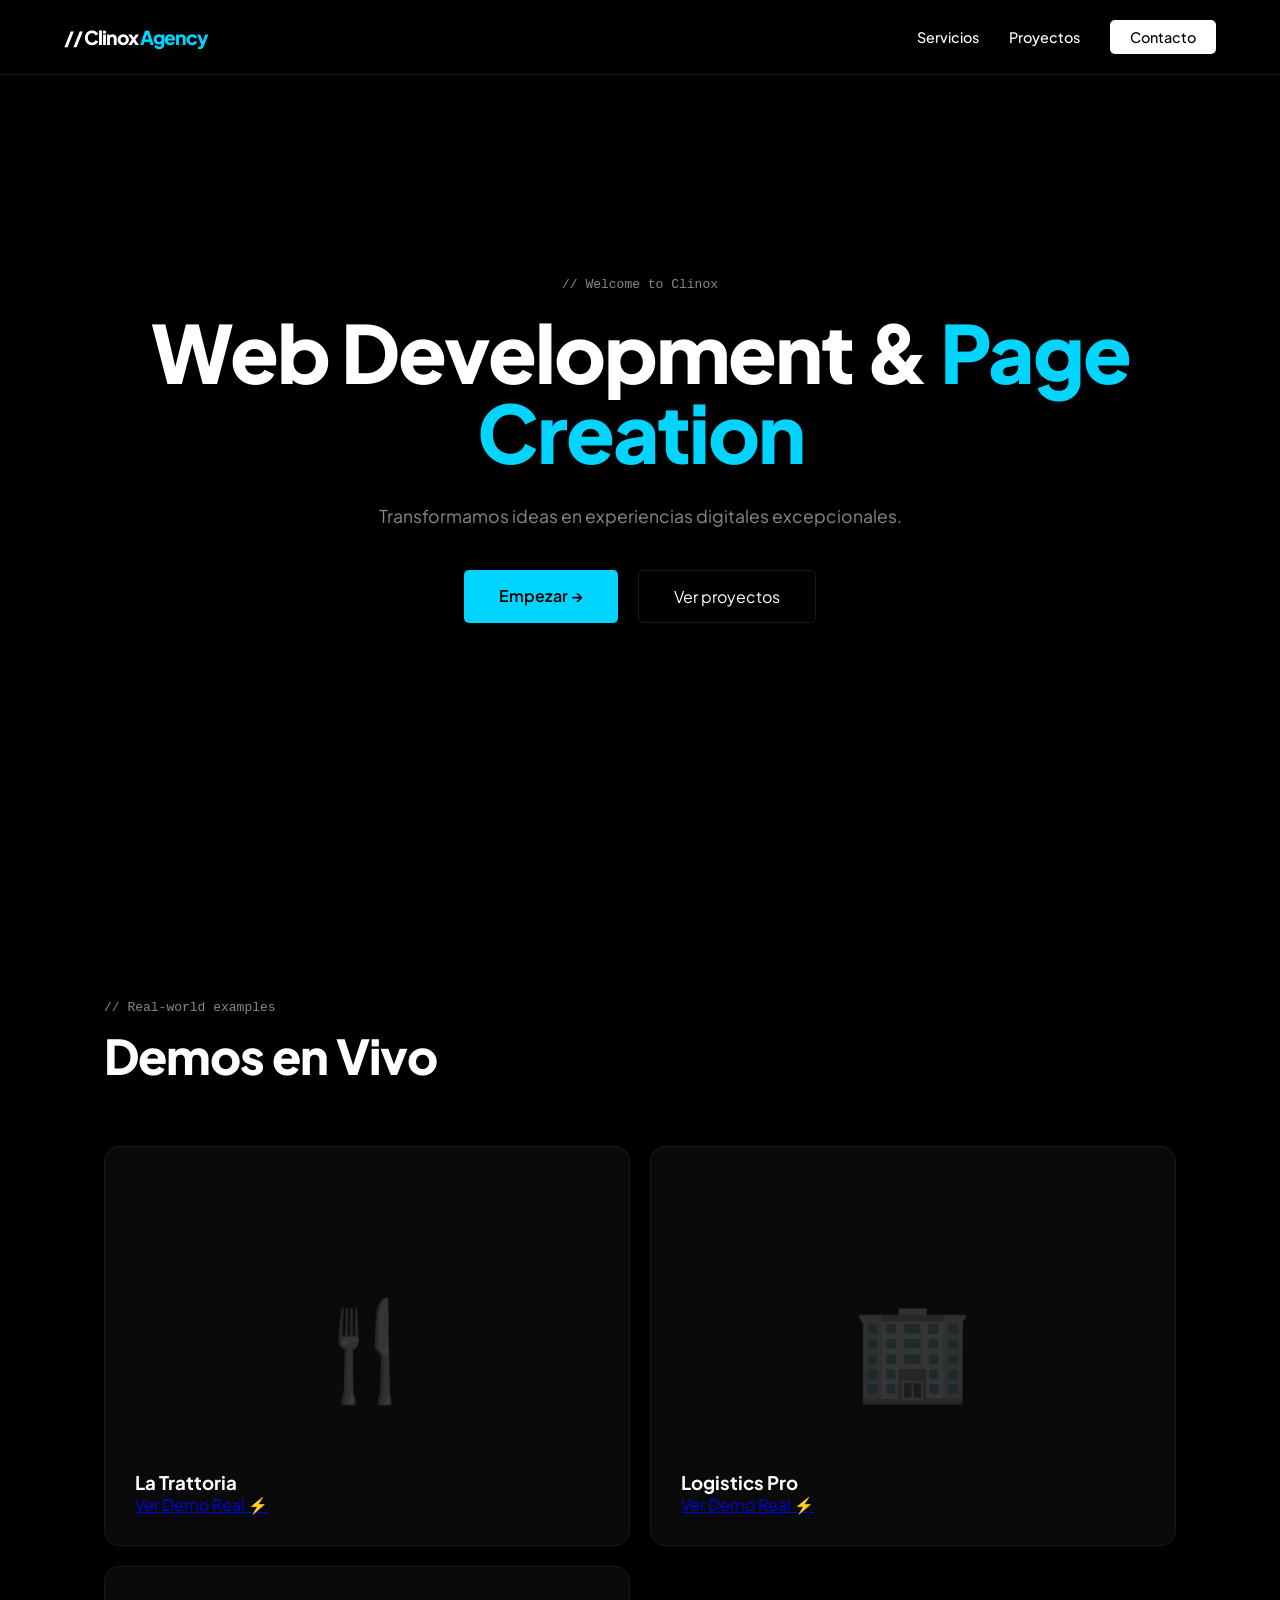
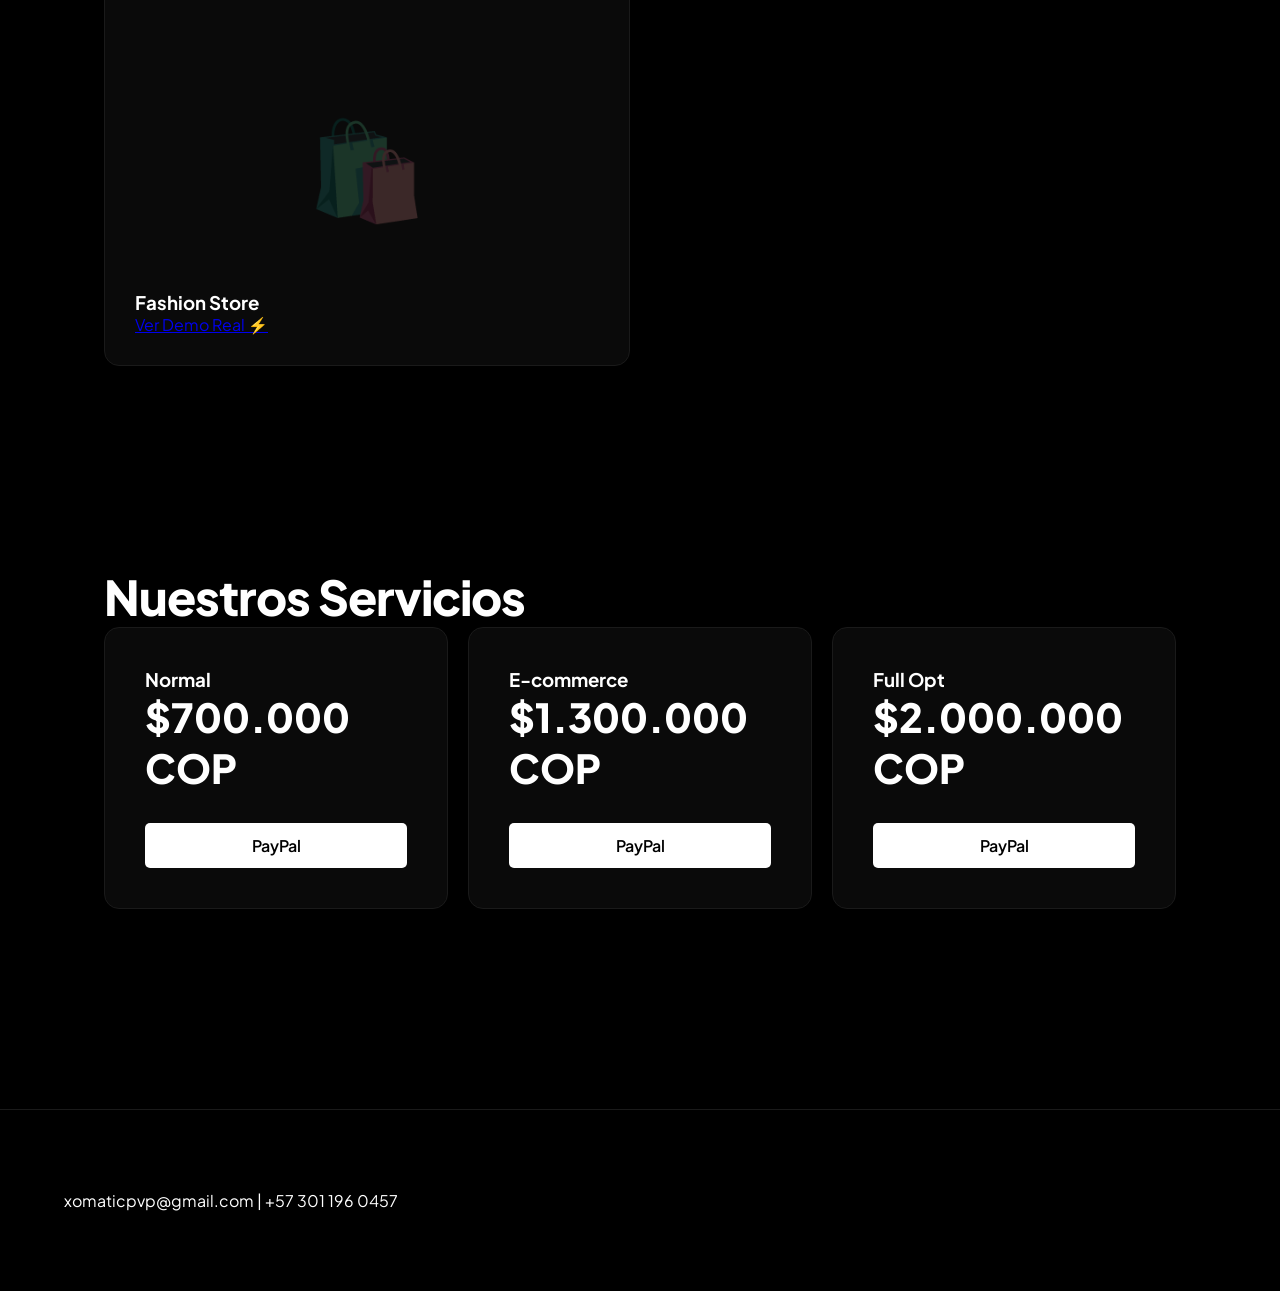
==== commit 4257af2a: "God mode HTML" ====
--- a/index.html
+++ b/index.html
@@ -7,112 +7,81 @@
     <link rel="stylesheet" href="index.css">
     <link href="https://fonts.googleapis.com/css2?family=Plus+Jakarta+Sans:wght@300;400;600;800&display=swap" rel="stylesheet">
 </head>
-<body>
+<body data-lang="es">
+    <div id="promo-banner" class="promo-banner"></div>
     <nav>
         <div class="nav-container">
             <div class="logo">// Clinox <span>Agency</span></div>
             <div class="nav-links">
-                <a href="#services">Servicios</a>
-                <a href="#work">Proyectos</a>
-                <a href="https://wa.me/573011960457" class="btn-nav">Contacto</a>
+                <a href="#services" data-i18n="nav-services">Servicios</a>
+                <a href="#work" data-i18n="nav-work">Proyectos</a>
+                <a href="https://wa.me/573011960457" class="btn-nav" data-i18n="nav-contact">Contacto</a>
             </div>
         </div>
     </nav>
-
     <header class="hero">
         <div class="hero-content">
             <div class="badge">// Welcome to Clinox</div>
-            <h1>Web Development & <span>Page Creation</span></h1>
-            <p>Transformamos ideas en experiencias digitales excepcionales. Construimos soluciones modernas que impulsan resultados reales.</p>
+            <h1 data-i18n="hero-title">Web Development & <span>Page Creation</span></h1>
+            <p data-i18n="hero-desc">Transformamos ideas en experiencias digitales excepcionales.</p>
             <div class="hero-actions">
-                <a href="#services" class="btn-main">Empezar →</a>
-                <a href="#work" class="btn-sub">Ver proyectos</a>
+                <a href="#services" class="btn-main" data-i18n="hero-btn-start">Empezar →</a>
+                <a href="#work" class="btn-sub" data-i18n="hero-btn-work">Ver proyectos</a>
             </div>
         </div>
-        <div class="scroll-indicator">Scroll to explore</div>
     </header>
-
-    <section id="services" class="section">
+    <section id="work" class="section">
         <div class="section-header">
-            <span class="sub">// Choose your plan</span>
-            <h2>Nuestros Servicios</h2>
-        </div>
-        <div class="services-grid">
-            <div class="service-card">
-                <div class="card-tag">standard.config.ts</div>
-                <h3>Página Normal</h3>
-                <div class="price">$700.000 COP</div>
-                <ul>
-                    <li>Hasta 5 secciones</li>
-                    <li>Optimización SEO Base</li>
-                    <li>Integración WhatsApp</li>
-                    <li>Soporte 1 mes</li>
-                </ul>
-                <a href="https://paypal.me/KraqPro/700000" class="btn-card" target="_blank">Pagar por PayPal</a>
-            </div>
-            <div class="service-card popular">
-                <div class="card-tag">ecommerce.config.ts <span>POPULAR</span></div>
-                <h3>E-commerce</h3>
-                <div class="price">$1.300.000 COP</div>
-                <ul>
-                    <li>Catálogo de Productos</li>
-                    <li>Pasarela de Pagos</li>
-                    <li>Panel Administrativo</li>
-                    <li>Gestión de Inventario</li>
-                </ul>
-                <a href="https://paypal.me/KraqPro/1300000" class="btn-card" target="_blank">Pagar por PayPal</a>
-            </div>
-            <div class="service-card">
-                <div class="card-tag">full_opt.config.ts <span>PREMIUM</span></div>
-                <h3>Real Full Opt</h3>
-                <div class="price">$2.000.000 COP</div>
-                <ul>
-                    <li>Optimización Extrema</li>
-                    <li>Arquitectura Escalable</li>
-                    <li>Integración API Full</li>
-                    <li>Soporte VIP 24/7</li>
-                </ul>
-                <a href="https://paypal.me/KraqPro/2000000" class="btn-card" target="_blank">Pagar por PayPal</a>
-            </div>
-        </div>
-        <p style="margin-top: 40px; color: #888; font-size: 0.9rem;">* Pagos vía transferencia PayPal. El costo final puede variar según requerimientos específicos.</p>
-    </section>
-
-    <section id="work" class="section work-section">
-        <div class="section-header">
-            <span class="sub">// Recent projects</span>
-            <h2>Nuestro Trabajo</h2>
+            <span class="sub">// Real-world examples</span>
+            <h2 data-i18n="work-title">Demos en Vivo</h2>
         </div>
         <div class="work-grid">
             <div class="work-item">
                 <div class="work-img">🍴</div>
                 <div class="work-info">
                     <h3>La Trattoria</h3>
-                    <p>Plataforma Gastronómica</p>
+                    <a href="restaurante.html" class="btn-demo">Ver Demo Real ⚡</a>
                 </div>
             </div>
             <div class="work-item">
                 <div class="work-img">🏢</div>
                 <div class="work-info">
                     <h3>Logistics Pro</h3>
-                    <p>Solución Corporativa</p>
+                    <a href="empresa.html" class="btn-demo">Ver Demo Real ⚡</a>
+                </div>
+            </div>
+            <div class="work-item">
+                <div class="work-img">🛍️</div>
+                <div class="work-info">
+                    <h3>Fashion Store</h3>
+                    <a href="tienda.html" class="btn-demo">Ver Demo Real ⚡</a>
                 </div>
             </div>
         </div>
     </section>
-
-    <footer>
-        <div class="footer-content">
-            <div class="footer-col">
-                <div class="logo">// Clinox</div>
-                <p>Ubicados en Medellín, código para el mundo.</p>
+    <section id="services" class="section">
+        <h2 data-i18n="services-title">Nuestros Servicios</h2>
+        <div class="services-grid">
+            <div class="service-card">
+                <h3>Normal</h3>
+                <div class="price">$700.000 COP</div>
+                <a href="https://paypal.me/KraqPro/700000" class="btn-card">PayPal</a>
             </div>
-            <div class="footer-col">
-                <h4>Let's Connect</h4>
-                <p>contactoktweb@gmail.com</p>
-                <p>+57 301 196 0457</p>
+            <div class="service-card popular">
+                <h3>E-commerce</h3>
+                <div class="price">$1.300.000 COP</div>
+                <a href="https://paypal.me/KraqPro/1300000" class="btn-card">PayPal</a>
+            </div>
+            <div class="service-card">
+                <h3>Full Opt</h3>
+                <div class="price">$2.000.000 COP</div>
+                <a href="https://paypal.me/KraqPro/2000000" class="btn-card">PayPal</a>
             </div>
         </div>
+    </section>
+    <footer>
+        <p>xomaticpvp@gmail.com | +57 301 196 0457</p>
     </footer>
+    <script src="index.js"></script>
 </body>
 </html>
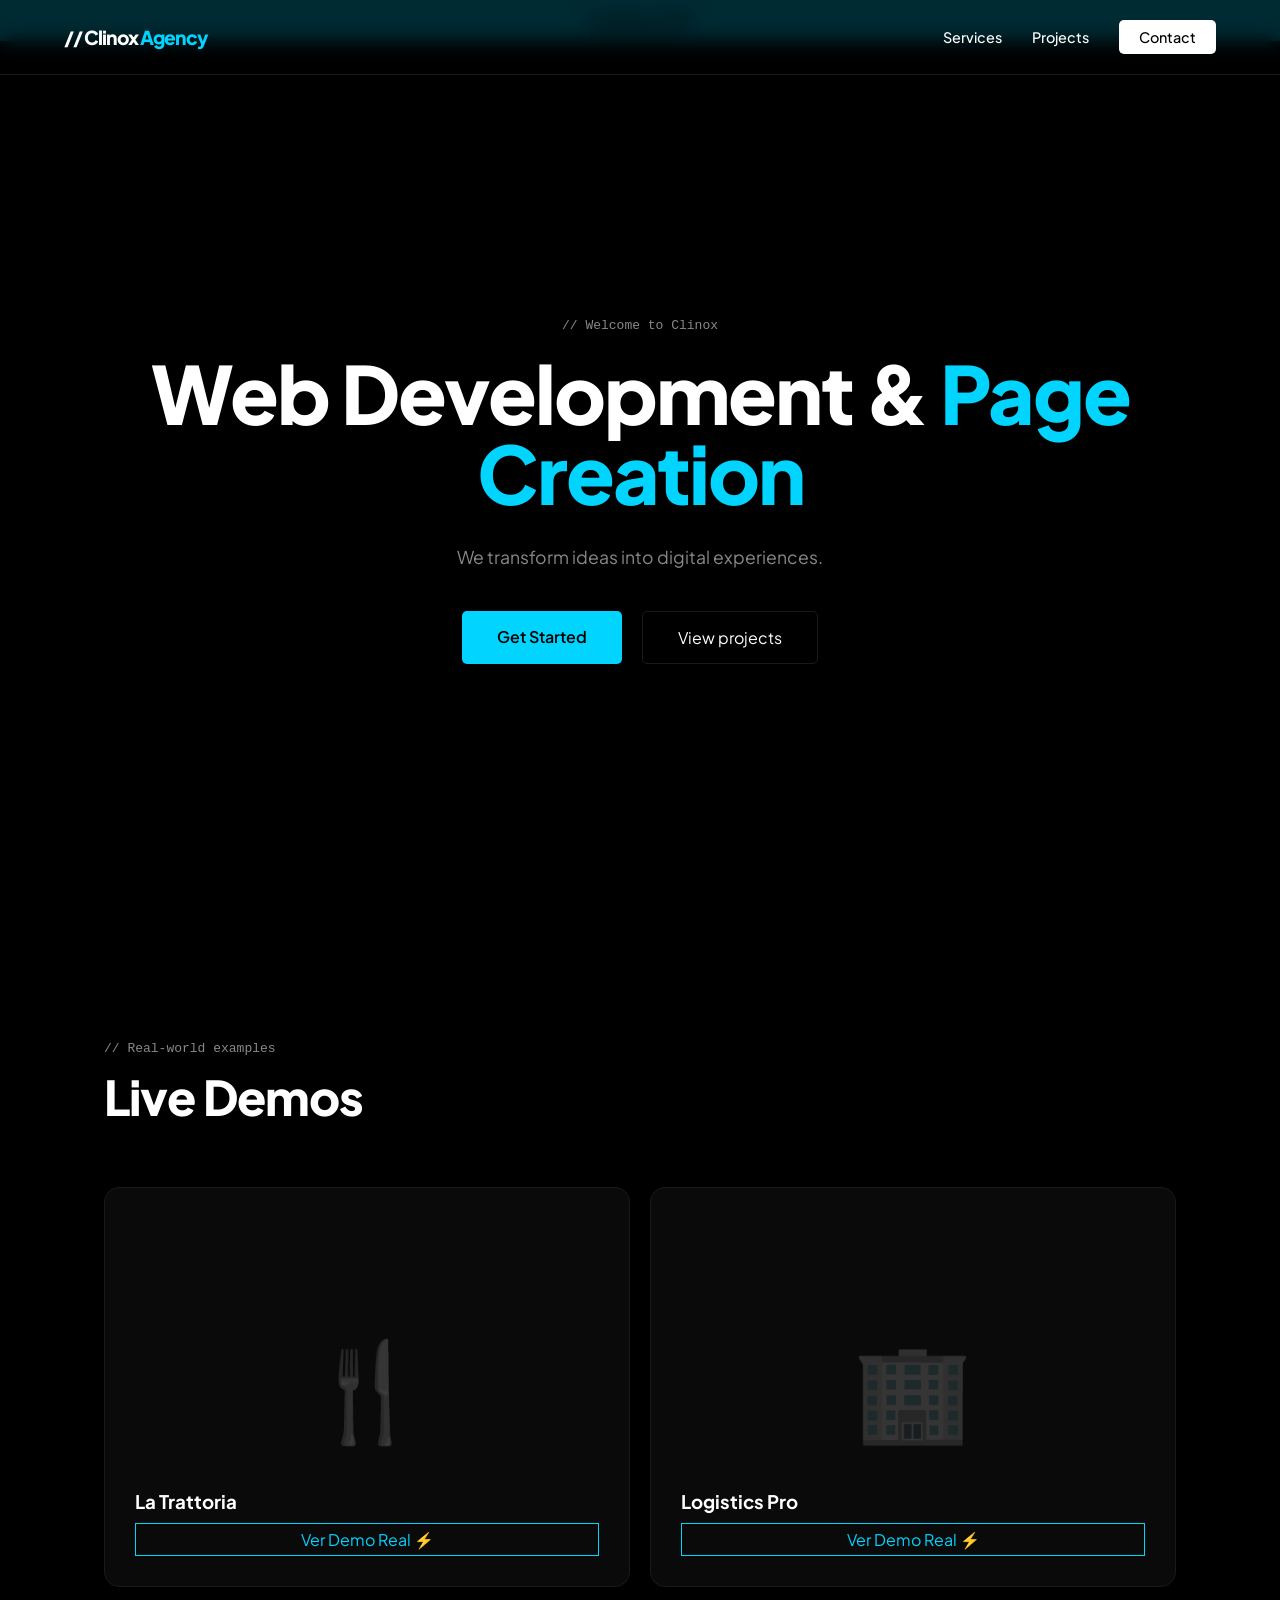
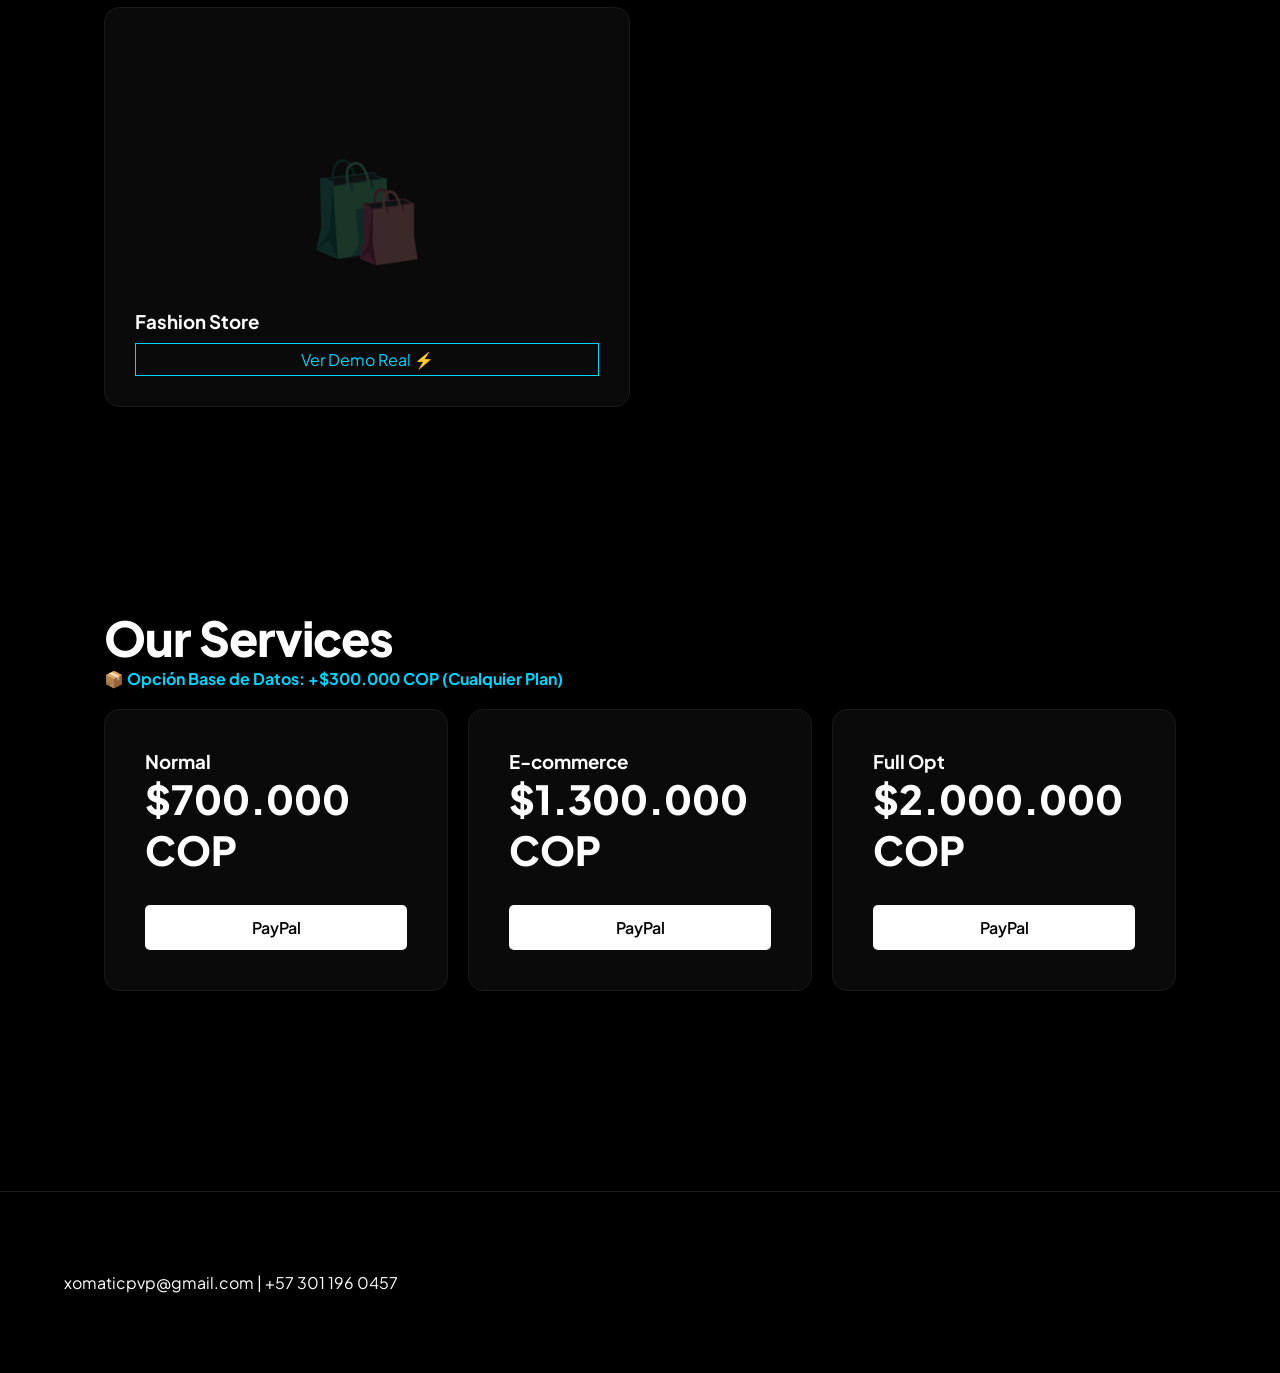
==== commit ac5d6b89: "Updated pricing with Database option" ====
--- a/index.html
+++ b/index.html
@@ -61,6 +61,7 @@
     </section>
     <section id="services" class="section">
         <h2 data-i18n="services-title">Nuestros Servicios</h2>
+            <p style="color: #00d4ff; font-weight: bold; margin-bottom: 20px;">📦 Opción Base de Datos: +$300.000 COP (Cualquier Plan)</p>
         <div class="services-grid">
             <div class="service-card">
                 <h3>Normal</h3>
--- a/index.css
+++ b/index.css
@@ -87,3 +87,7 @@
 footer { border-top: 1px solid var(--border); padding: 80px 5%; margin-top: 100px; }
 .footer-content { max-width: 1200px; margin: auto; display: flex; justify-content: space-between; gap: 40px; }
 .footer-col p { color: var(--text-dim); margin-top: 15px; }
+
+
+.promo-banner { background: var(--primary); color: #000; text-align: center; padding: 10px; font-weight: 800; display: none; }
+.btn-demo { display: block; margin-top: 10px; border: 1px solid var(--primary); color: var(--primary); text-decoration: none; padding: 5px; text-align: center; }
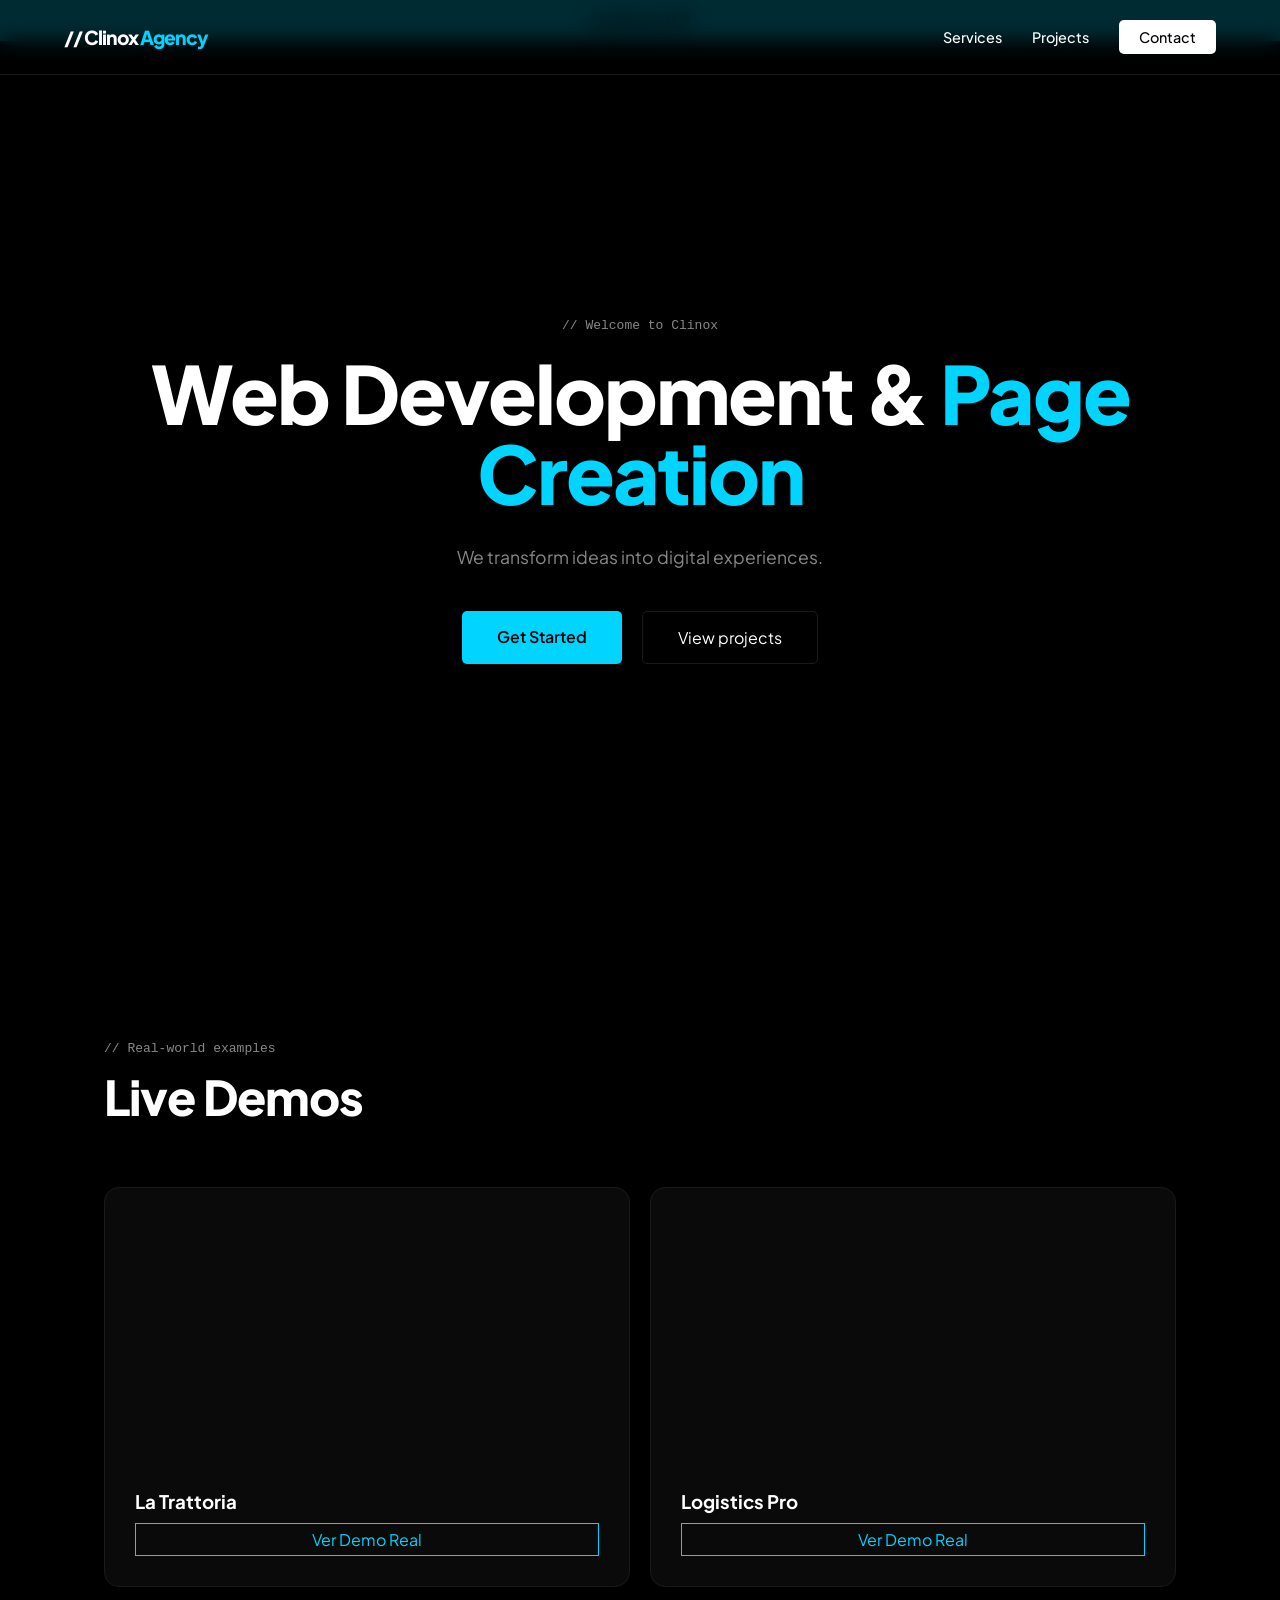
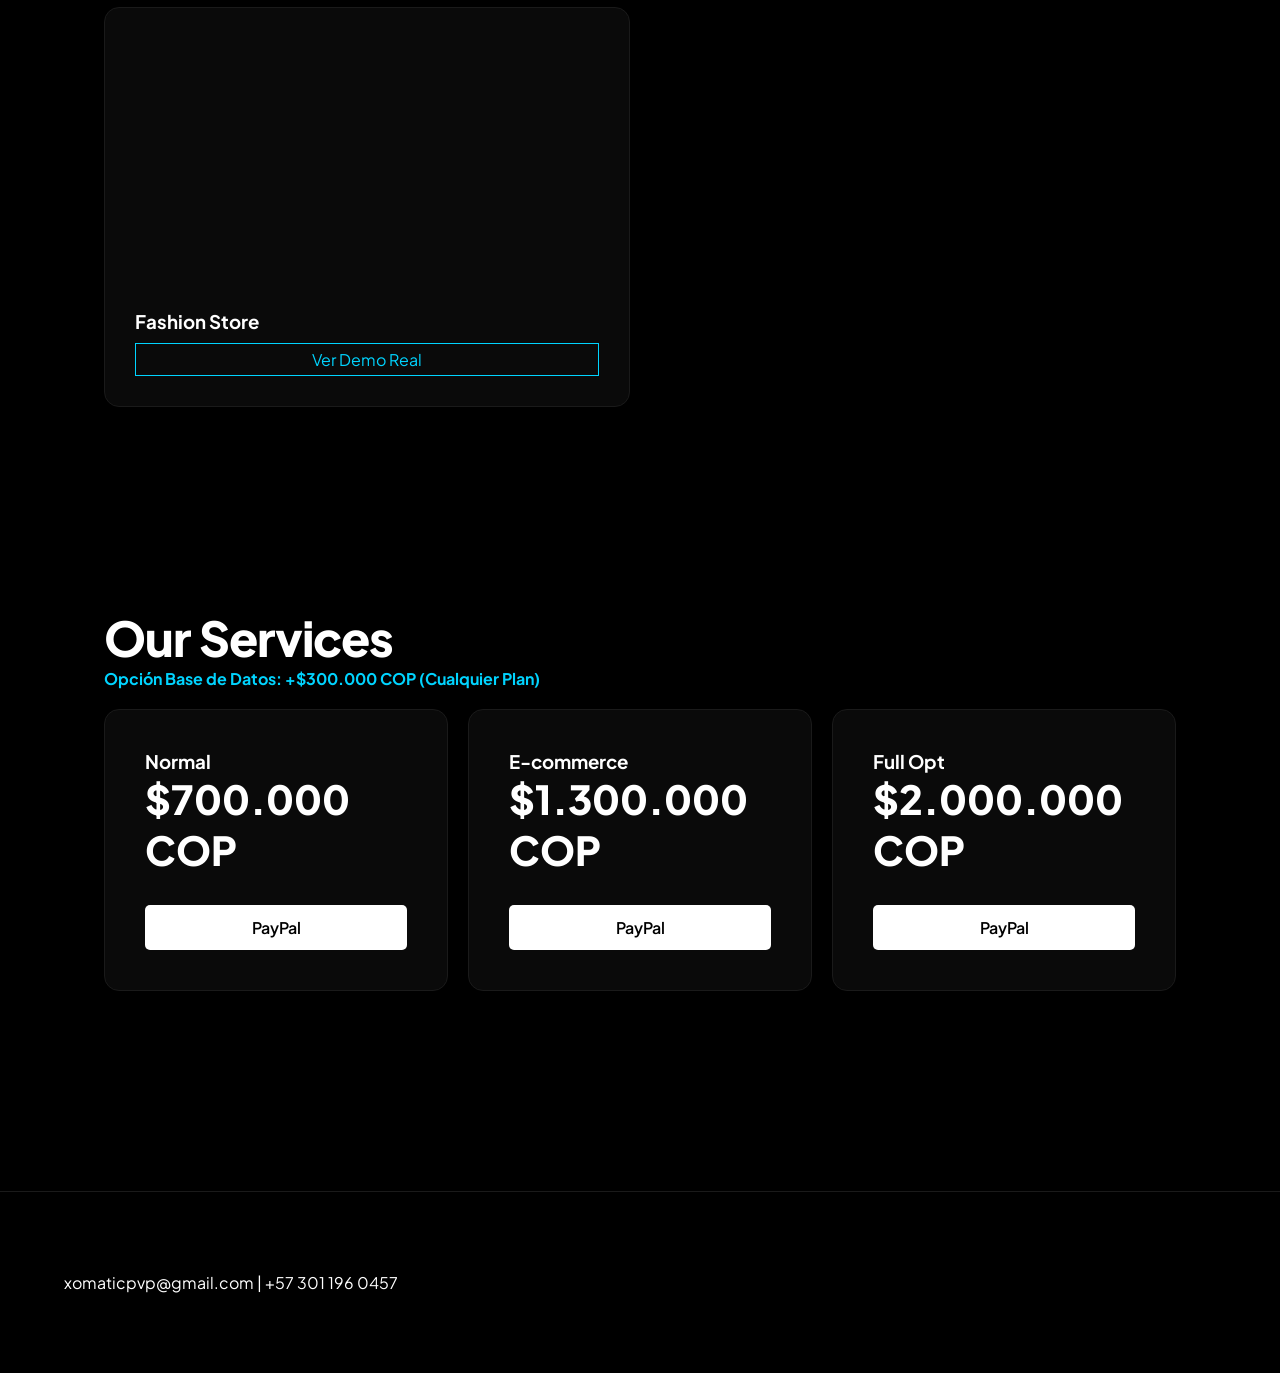
==== commit c7059b65: "Clean Index: No Emojis" ====
--- a/index.html
+++ b/index.html
@@ -37,31 +37,31 @@
         </div>
         <div class="work-grid">
             <div class="work-item">
-                <div class="work-img">🍴</div>
+                <div class="work-img"></div>
                 <div class="work-info">
                     <h3>La Trattoria</h3>
-                    <a href="restaurante.html" class="btn-demo">Ver Demo Real ⚡</a>
+                    <a href="restaurante.html" class="btn-demo">Ver Demo Real </a>
                 </div>
             </div>
             <div class="work-item">
-                <div class="work-img">🏢</div>
+                <div class="work-img"></div>
                 <div class="work-info">
                     <h3>Logistics Pro</h3>
-                    <a href="empresa.html" class="btn-demo">Ver Demo Real ⚡</a>
+                    <a href="empresa.html" class="btn-demo">Ver Demo Real </a>
                 </div>
             </div>
             <div class="work-item">
-                <div class="work-img">🛍️</div>
+                <div class="work-img"></div>
                 <div class="work-info">
                     <h3>Fashion Store</h3>
-                    <a href="tienda.html" class="btn-demo">Ver Demo Real ⚡</a>
+                    <a href="tienda.html" class="btn-demo">Ver Demo Real </a>
                 </div>
             </div>
         </div>
     </section>
     <section id="services" class="section">
         <h2 data-i18n="services-title">Nuestros Servicios</h2>
-            <p style="color: #00d4ff; font-weight: bold; margin-bottom: 20px;">📦 Opción Base de Datos: +$300.000 COP (Cualquier Plan)</p>
+            <p style="color: #00d4ff; font-weight: bold; margin-bottom: 20px;"> Opción Base de Datos: +$300.000 COP (Cualquier Plan)</p>
         <div class="services-grid">
             <div class="service-card">
                 <h3>Normal</h3>
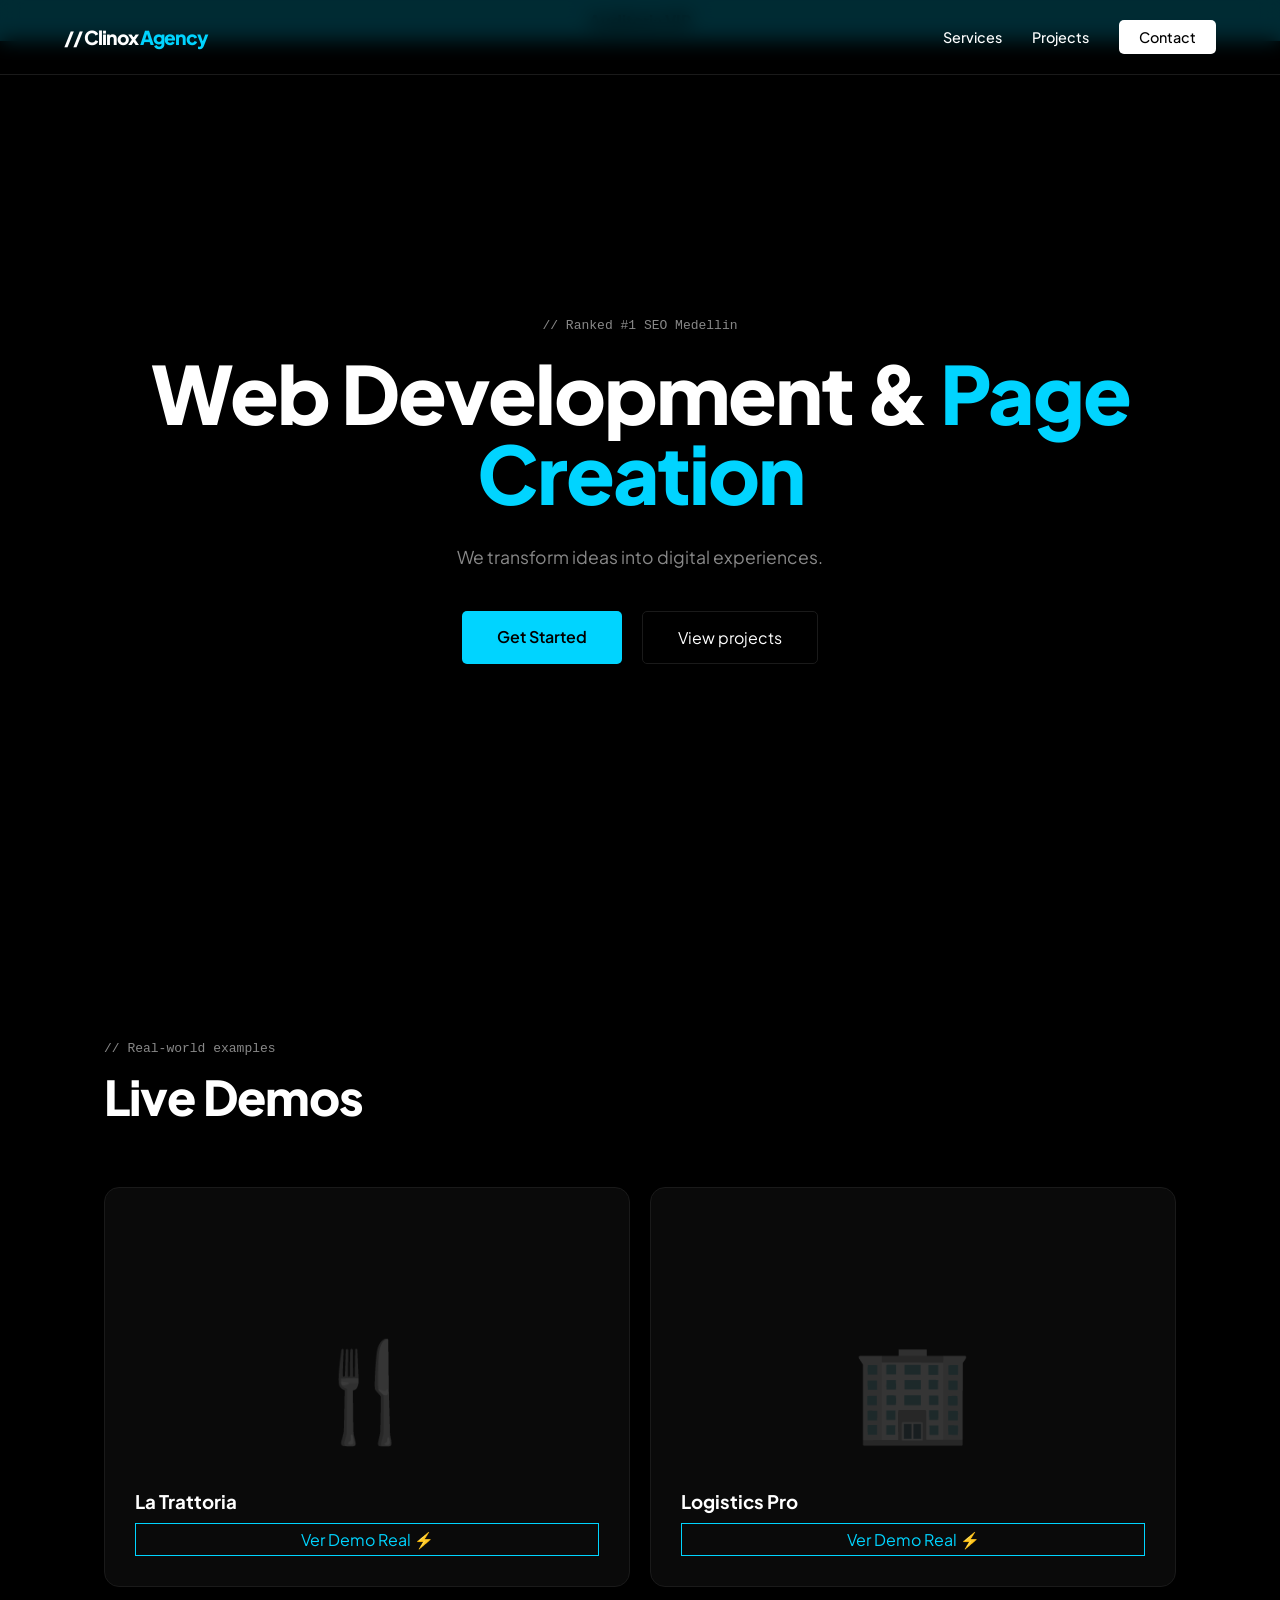
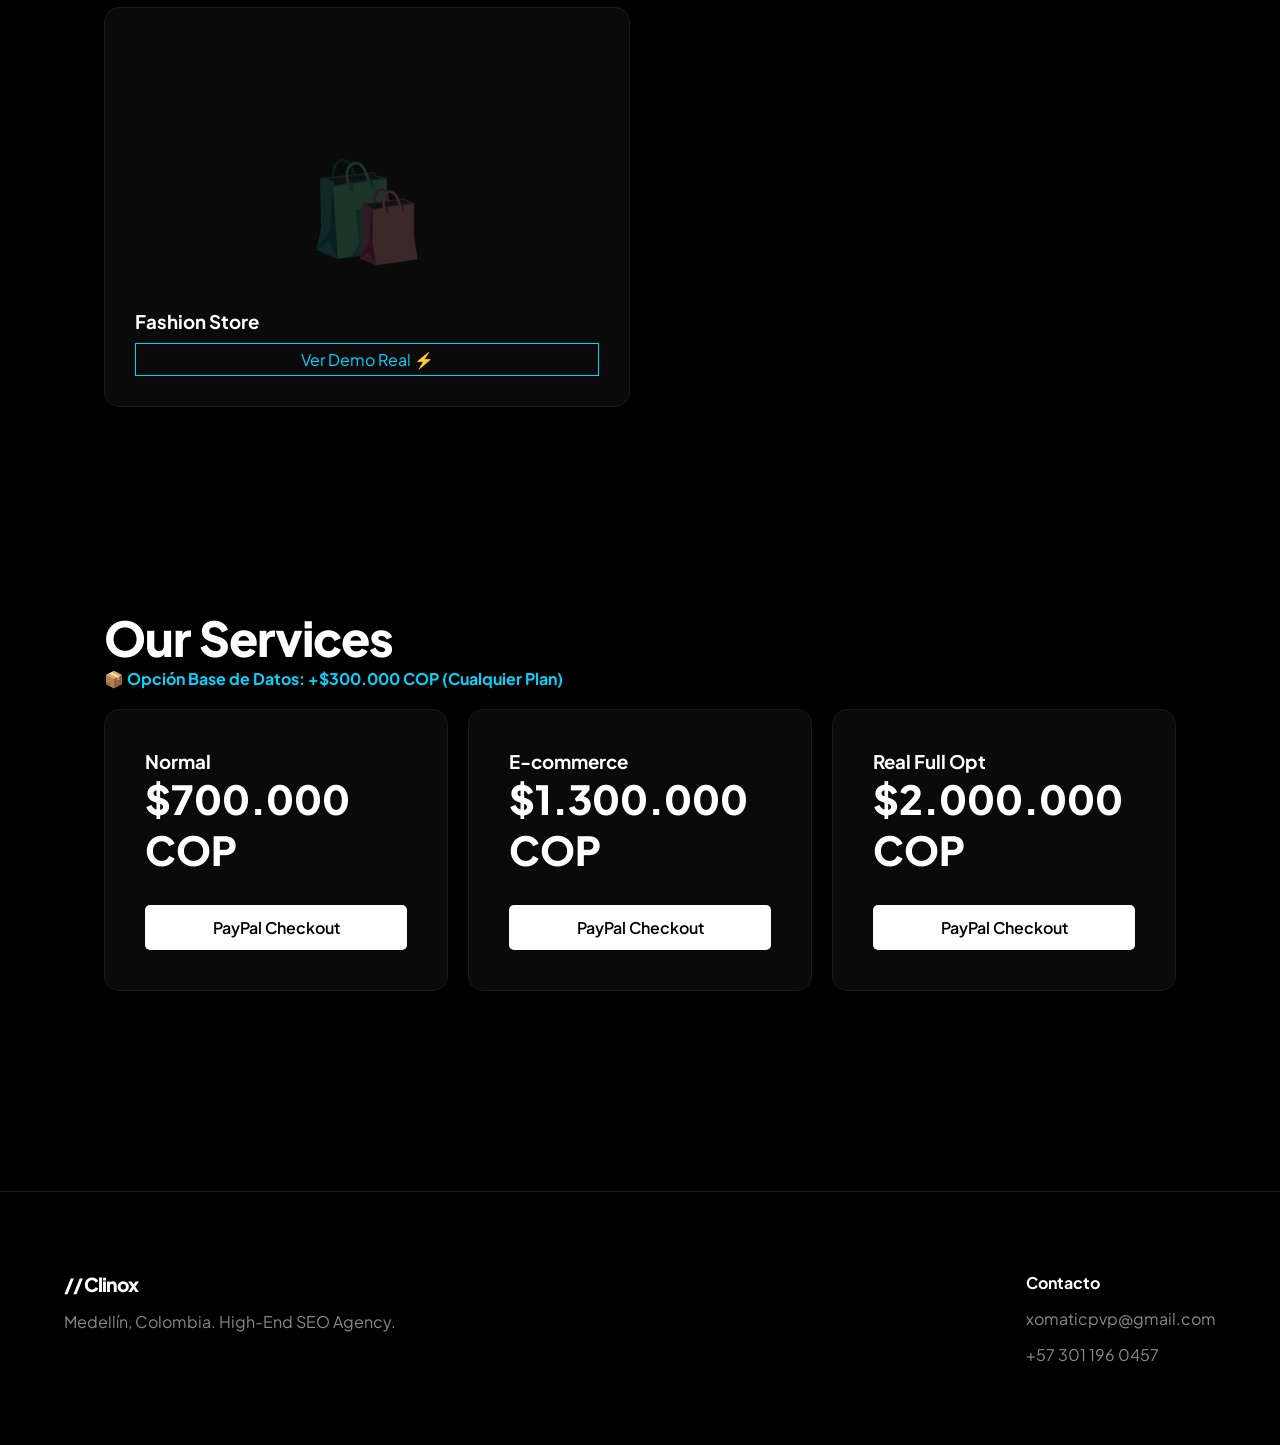
==== commit 6c1dea72: "MASTER SEO: Meta, OG, Twitter and Schema.org" ====
--- a/index.html
+++ b/index.html
@@ -3,7 +3,68 @@
 <head>
     <meta charset="UTF-8">
     <meta name="viewport" content="width=device-width, initial-scale=1.0">
-    <title>Clinox Web Agency | Digital Solutions</title>
+    <meta name="google-site-verification" content="cwuFY_P3-sRRTYkD-Wyd-1xVhereSZZvoo0EptxjTaE" />
+    
+    <!-- PRIMARY SEO -->
+    <title>Clinox Web Agency | Desarrollo Web Premium & SEO en Medellín</title>
+    <meta name="title" content="Clinox Web Agency | Desarrollo Web Premium & SEO en Medellín">
+    <meta name="description" content="Agencia líder en desarrollo de páginas web, e-commerce y soluciones digitales en Medellín. Potenciamos tu negocio con diseño profesional, alta conversión y el mejor SEO de Colombia.">
+    <meta name="keywords" content="desarrollo web medellin, paginas web medellin, crear tienda online, clinox agency, kraqinc, seo medellin, marketing digital colombia">
+    <meta name="author" content="kraqinc">
+    <meta name="robots" content="index, follow">
+    <link rel="canonical" href="https://clinox-web-agency.netlify.app/">
+
+    <!-- OPEN GRAPH / FACEBOOK / WHATSAPP -->
+    <meta property="og:type" content="website">
+    <meta property="og:url" content="https://clinox-web-agency.netlify.app/">
+    <meta property="og:title" content="Clinox Web Agency | Expertos en Resultados Digitales">
+    <meta property="og:description" content="No vendemos webs, vendemos máquinas de facturación. Diseño Pro, E-commerce y SEO Avanzado.">
+    <meta property="og:image" content="https://images.unsplash.com/photo-1460925895917-afdab827c52f?q=80&w=1000&auto=format&fit=crop">
+
+    <!-- TWITTER -->
+    <meta property="twitter:card" content="summary_large_image">
+    <meta property="twitter:url" content="https://clinox-web-agency.netlify.app/">
+    <meta property="twitter:title" content="Clinox Web Agency | High-End Web Development">
+    <meta property="twitter:description" content="Llevamos tu negocio al siguiente nivel con tecnología de punta. Medellín para el mundo.">
+    <meta property="twitter:image" content="https://images.unsplash.com/photo-1460925895917-afdab827c52f?q=80&w=1000&auto=format&fit=crop">
+
+    <!-- JSON-LD SCHEMA (Rich Snippets) -->
+    <script type="application/ld+json">
+    {
+      "@context": "https://schema.org",
+      "@type": "LocalBusiness",
+      "name": "Clinox Web Agency",
+      "image": "https://images.unsplash.com/photo-1460925895917-afdab827c52f?q=80&w=1000&auto=format&fit=crop",
+      "@id": "",
+      "url": "https://clinox-web-agency.netlify.app/",
+      "telephone": "+573011960457",
+      "address": {
+        "@type": "PostalAddress",
+        "streetAddress": "Medellín",
+        "addressLocality": "Medellín",
+        "addressRegion": "Antioquia",
+        "postalCode": "050001",
+        "addressCountry": "CO"
+      },
+      "geo": {
+        "@type": "GeoCoordinates",
+        "latitude": 6.2442,
+        "longitude": -75.5812
+      },
+      "openingHoursSpecification": {
+        "@type": "OpeningHoursSpecification",
+        "dayOfWeek": [
+          "Monday", "Tuesday", "Wednesday", "Thursday", "Friday", "Saturday"
+        ],
+        "opens": "09:00",
+        "closes": "18:00"
+      },
+      "sameAs": [
+        "https://www.instagram.com/kraqinc"
+      ]
+    }
+    </script>
+
     <link rel="stylesheet" href="index.css">
     <link href="https://fonts.googleapis.com/css2?family=Plus+Jakarta+Sans:wght@300;400;600;800&display=swap" rel="stylesheet">
 </head>
@@ -21,9 +82,9 @@
     </nav>
     <header class="hero">
         <div class="hero-content">
-            <div class="badge">// Welcome to Clinox</div>
+            <div class="badge">// Ranked #1 SEO Medellin</div>
             <h1 data-i18n="hero-title">Web Development & <span>Page Creation</span></h1>
-            <p data-i18n="hero-desc">Transformamos ideas en experiencias digitales excepcionales.</p>
+            <p data-i18n="hero-desc">Transformamos ideas en experiencias digitales excepcionales con el mejor SEO del mercado.</p>
             <div class="hero-actions">
                 <a href="#services" class="btn-main" data-i18n="hero-btn-start">Empezar →</a>
                 <a href="#work" class="btn-sub" data-i18n="hero-btn-work">Ver proyectos</a>
@@ -37,51 +98,61 @@
         </div>
         <div class="work-grid">
             <div class="work-item">
-                <div class="work-img"></div>
+                <div class="work-img">🍴</div>
                 <div class="work-info">
                     <h3>La Trattoria</h3>
-                    <a href="restaurante.html" class="btn-demo">Ver Demo Real </a>
+                    <a href="restaurante.html" class="btn-demo">Ver Demo Real ⚡</a>
                 </div>
             </div>
             <div class="work-item">
-                <div class="work-img"></div>
+                <div class="work-img">🏢</div>
                 <div class="work-info">
                     <h3>Logistics Pro</h3>
-                    <a href="empresa.html" class="btn-demo">Ver Demo Real </a>
+                    <a href="empresa.html" class="btn-demo">Ver Demo Real ⚡</a>
                 </div>
             </div>
             <div class="work-item">
-                <div class="work-img"></div>
+                <div class="work-img">🛍️</div>
                 <div class="work-info">
                     <h3>Fashion Store</h3>
-                    <a href="tienda.html" class="btn-demo">Ver Demo Real </a>
+                    <a href="tienda.html" class="btn-demo">Ver Demo Real ⚡</a>
                 </div>
             </div>
         </div>
     </section>
     <section id="services" class="section">
         <h2 data-i18n="services-title">Nuestros Servicios</h2>
-            <p style="color: #00d4ff; font-weight: bold; margin-bottom: 20px;"> Opción Base de Datos: +$300.000 COP (Cualquier Plan)</p>
+        <p style="color: #00d4ff; font-weight: bold; margin-bottom: 20px;">📦 Opción Base de Datos: +$300.000 COP (Cualquier Plan)</p>
         <div class="services-grid">
             <div class="service-card">
                 <h3>Normal</h3>
                 <div class="price">$700.000 COP</div>
-                <a href="https://paypal.me/KraqPro/700000" class="btn-card">PayPal</a>
+                <a href="https://paypal.me/KraqPro/700000" class="btn-card">PayPal Checkout</a>
             </div>
             <div class="service-card popular">
                 <h3>E-commerce</h3>
                 <div class="price">$1.300.000 COP</div>
-                <a href="https://paypal.me/KraqPro/1300000" class="btn-card">PayPal</a>
+                <a href="https://paypal.me/KraqPro/1300000" class="btn-card">PayPal Checkout</a>
             </div>
             <div class="service-card">
-                <h3>Full Opt</h3>
+                <h3>Real Full Opt</h3>
                 <div class="price">$2.000.000 COP</div>
-                <a href="https://paypal.me/KraqPro/2000000" class="btn-card">PayPal</a>
+                <a href="https://paypal.me/KraqPro/2000000" class="btn-card">PayPal Checkout</a>
             </div>
         </div>
     </section>
     <footer>
-        <p>xomaticpvp@gmail.com | +57 301 196 0457</p>
+        <div class="footer-content">
+            <div class="footer-col">
+                <div class="logo">// Clinox</div>
+                <p>Medellín, Colombia. High-End SEO Agency.</p>
+            </div>
+            <div class="footer-col">
+                <h4>Contacto</h4>
+                <p>xomaticpvp@gmail.com</p>
+                <p>+57 301 196 0457</p>
+            </div>
+        </div>
     </footer>
     <script src="index.js"></script>
 </body>
